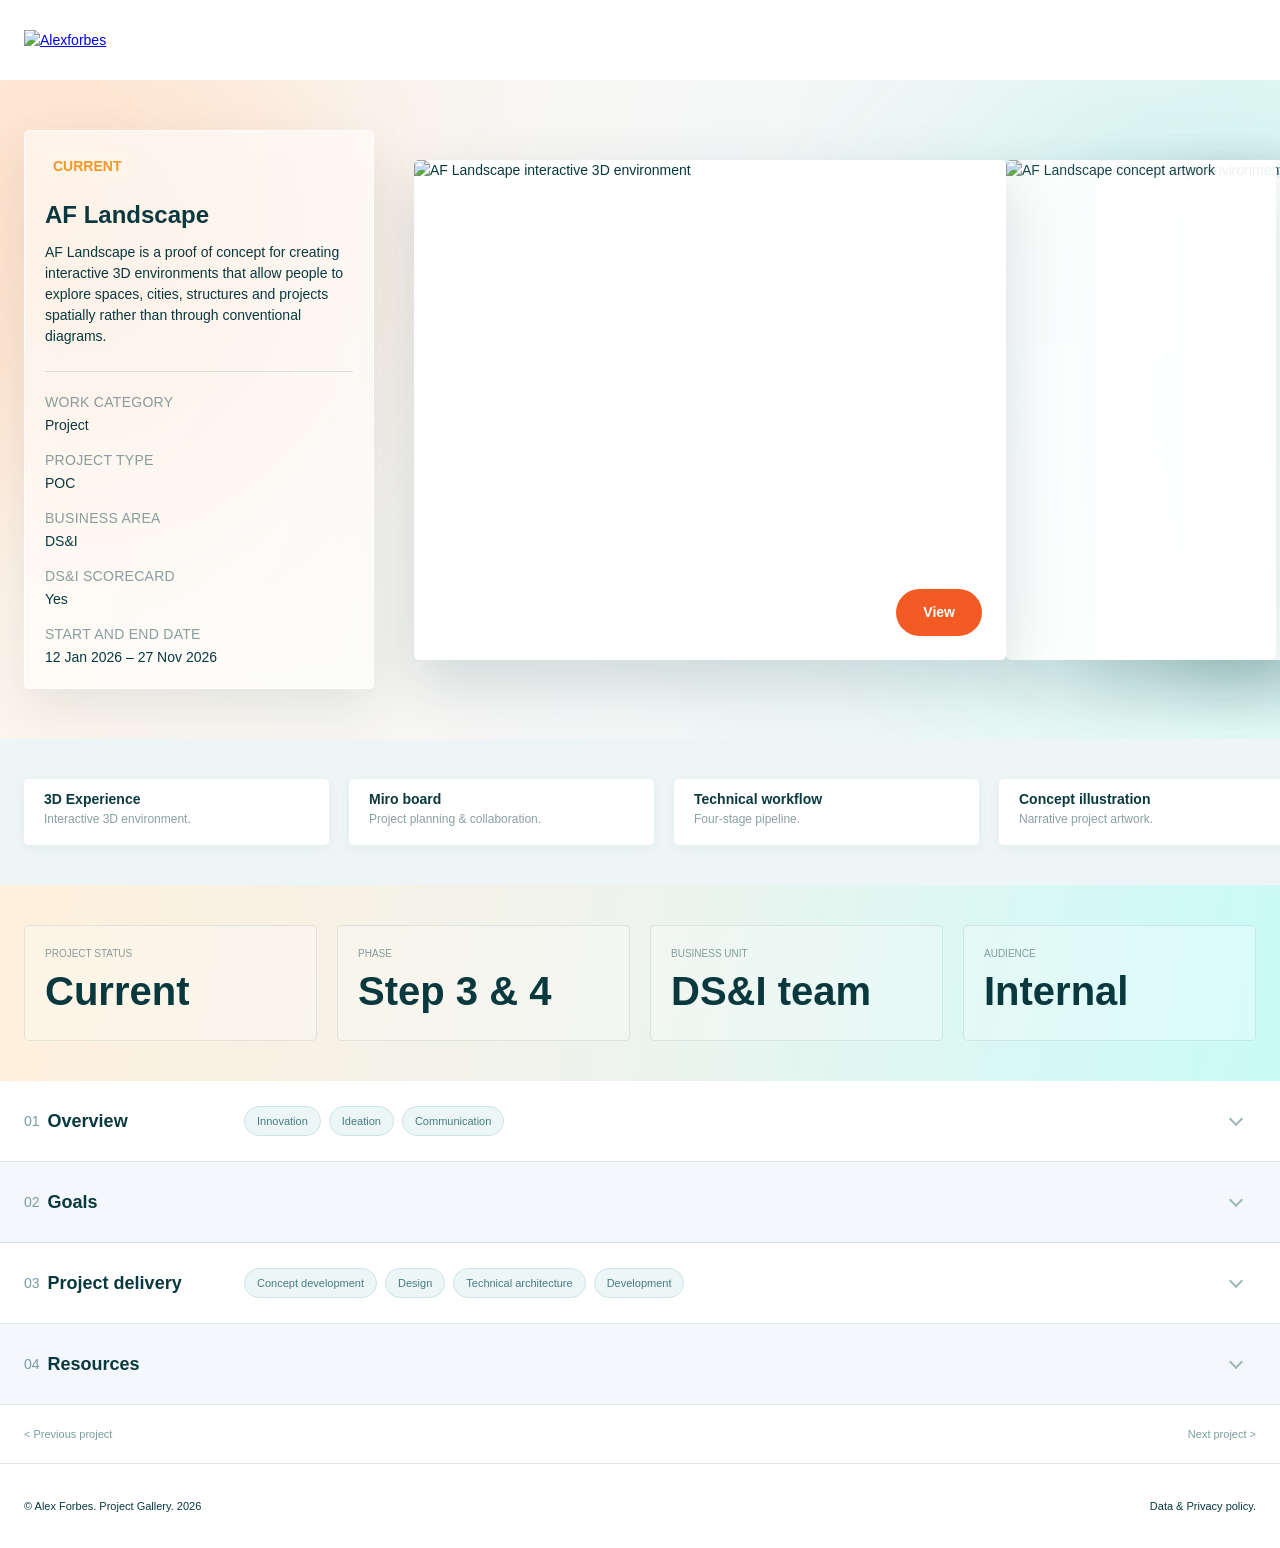
==== landscape.html @ 608d83b5 "Upload interactive preview site" ====
<!doctype html>
<html lang="en">
<head>
  <meta charset="utf-8">
  <meta name="viewport" content="width=device-width,initial-scale=1">
  <title>AF Landscape — Project details</title>
  <link rel="stylesheet" href="landscape.css?v=20261026-delivery-heading">
</head>
<body>
  <header class="topbar"><a href="index.html"><img src="assets/exforbes-logo.png" alt="Alexforbes"></a></header>

  <main>
    <section class="hero">
      <div class="hero-glow glow-one"></div><div class="hero-glow glow-two"></div>
      <div class="hero-inner">
        <article class="glass project-intro">
          <span class="status current">Current</span>
          <h1>AF Landscape</h1>
          <p>AF Landscape is a proof of concept for creating interactive 3D environments that allow people to explore spaces, cities, structures and projects spatially rather than through conventional diagrams.</p>
          <dl class="project-meta">
            <div><dt>Work category</dt><dd>Project</dd></div>
            <div><dt>Project type</dt><dd>POC</dd></div>
            <div><dt>Business area</dt><dd>DS&amp;I</dd></div>
            <div><dt>DS&amp;I scorecard</dt><dd>Yes</dd></div>
            <div><dt>Start and end date</dt><dd>12 Jan 2026 – 27 Nov 2026</dd></div>
          </dl>
        </article>
        <div class="hero-stack">
          <figure class="deck-card hero-card" tabindex="0"><img src="assets/af-engage.png" alt="AF Landscape interactive 3D environment"><button>View</button></figure>
          <figure class="deck-card peek peek-a" tabindex="0"><img src="assets/hero-project-04.png" alt="AF Landscape concept artwork"><button>View</button></figure>
          <figure class="deck-card peek peek-b" tabindex="0"><img src="assets/hero-project-05.png" alt="AF Landscape environment artwork"><button>View</button></figure>
          <figure class="deck-card peek peek-c" tabindex="0"><img src="assets/hero-project-06.png" alt="AF Landscape interface artwork"><button>View</button></figure>
          <button class="hero-arrow hero-arrow-prev" type="button" aria-label="Previous project image">‹</button>
          <button class="hero-arrow hero-arrow-next" type="button" aria-label="Next project image">›</button>
        </div>
      </div>
      <div class="resource-strip" aria-label="Project resources">
        <a href="#files"><b>3D Experience</b><span>Interactive 3D environment.</span><i>↗</i></a>
        <a href="#files"><b>Miro board</b><span>Project planning &amp; collaboration.</span><i>↗</i></a>
        <a href="#workflow"><b>Technical workflow</b><span>Four-stage pipeline.</span><i>↗</i></a>
        <a href="#files"><b>Concept illustration</b><span>Narrative project artwork.</span><i>↗</i></a>
        <a href="#files"><b>Environment assets</b><span>3D models and assets.</span><i>↗</i></a>
        <a href="#files"><b>Environment screenshots</b><span>Views and content-editor.</span><i>↗</i></a>
      </div>
      <div class="summary">
        <div><small>Project status</small><strong>Current</strong></div>
        <div><small>Phase</small><strong>Step 3 &amp; 4</strong></div>
        <div><small>Business unit</small><strong>DS&amp;I team</strong></div>
        <div><small>Audience</small><strong>Internal</strong></div>
      </div>
    </section>

    <section class="chapter collapsed" id="overview">
      <header class="chapter-head"><div><small>01</small><h2>Overview</h2></div><div class="tags"><span>Innovation</span><span>Ideation</span><span>Communication</span></div><button class="fold" aria-label="Toggle section">⌃</button></header>
      <div class="chapter-body">
        <article class="row"><div class="row-title"><small>1.1</small><h3>Background</h3></div><div><label>What prompted the project</label><p>Organisational information is often presented through static diagrams, documents and presentations. AF Landscape explores a more engaging way to communicate how teams, roles, processes and projects connect.</p><p>The project combines a visually designed 3D environment with editable information, animation and interaction.</p></div></article>
        <article class="row"><div class="row-title"><small>1.2</small><h3>Problem or<br>opportunity</h3></div><div><label>What had to be solved</label><p>Complex organisational information can be difficult to understand when presented without context. An interactive world creates an opportunity for users to explore information spatially, focus on individual elements and move between different levels of detail.</p></div></article>
        <article class="row"><div class="row-title"><small>1.3</small><h3>Audience</h3></div><div><label>Who is it for</label><p>The proposed audience includes employees, project teams and business stakeholders who need to understand a team’s responsibilities and delivery process.</p></div></article>
        <article class="row contributors"><div class="row-title"><small>1.4</small><h3>Team &amp;<br>contributors</h3></div><div class="team-groups"><section class="team-card"><h4>DS&amp;I Team</h4><div class="team-members"><div><span class="person-orange">SP</span><b>Sponsor</b></div><div><span class="person-orange">PO</span><b>Product owner</b></div></div></section><section class="team-card"><h4>Turnbuckle Team</h4><div class="team-members"><div><span>PL</span><b>Project lead</b></div><div><span>D</span><b>Designer</b></div><div><span>DV</span><b>Back-end developer</b></div></div></section></div></article>
      </div>
    </section>

    <section class="chapter tint collapsed" id="goals">
      <header class="chapter-head"><div><small>02</small><h2>Goals</h2></div><button class="fold" aria-label="Toggle section">⌃</button></header>
      <div class="chapter-body">
        <article class="row"><div class="row-title"><small>2.1</small><h3>Success criteria</h3></div><div><label>How do we gauge its success</label><ul class="criteria"><li>Make complex organisational information easier to understand and more enjoyable to explore.</li><li>Represent a software delivery process through a recognisable visual metaphor.</li><li>Establish a reusable foundation for future interactive worlds and project visualisations.</li></ul></div></article>
        <article class="row"><div class="row-title"><small>2.2</small><h3>Progress against<br>success criteria</h3></div><div class="progress-table"><b>Success criteria</b><b>Progress</b><span>Make complex organisational information easier to understand and more enjoyable to explore.</span><span>The 3D environment uses rocket assembly, preparation and launch to represent the software delivery process.</span><span>Combine immersive storytelling with flexible, editable content.</span><span>The editor allows titles, descriptions, images and links to be updated without rebuilding the 3D scene.</span><span>Establish a reusable foundation for future interactive worlds and project visualisations.</span><em>Pending</em></div></article>
      </div>
    </section>

    <section class="chapter collapsed" id="delivery">
      <header class="chapter-head"><div><small>03</small><h2>Project <br>delivery</h2></div><div class="tags"><span>Concept development</span><span>Design</span><span>Technical architecture</span><span>Development</span></div><button class="fold" aria-label="Toggle section">⌃</button></header>
      <div class="chapter-body">
        <article class="row delivery-row"><div class="row-title"><small>3.1</small><h3>Phases &amp;<br>deliverables</h3></div><div class="phase-list">
          <details class="complete"><summary><i>✓</i><span>Concept development <b class="pill done">Completed</b></span></summary></details>
          <details class="complete" open><summary><i>✓</i><span>3D design &amp; asset creation <b class="pill done">Completed</b></span></summary><div class="deliverables"><article><div><span class="eyebrow">3D model</span><h4>Asset creation</h4><span class="pill done">Completed</span><small>12 Jan 2025 – 23 Jan 2025</small></div><p>A low-poly visual language gave the environment a distinctive character while keeping assets lightweight for the web. Environments, characters, lighting, textures and animations were authored in Blender.</p><img src="assets/hero-project-05.png" alt="Reusable 3D characters"></article><article><div><span class="eyebrow">3D model</span><h4>Software delivery team environment</h4><span class="pill done">Completed</span><small>26 Jan 2025 – 30 Jan 2025</small></div><p>A low-poly environment representing a software delivery team, including characters, desks, a central rocket and supporting assets.</p><img src="assets/af-engage.png" alt="Software delivery team environment"></article></div></details>
          <details class="active"><summary><i>3</i><span>Technical architecture <b class="pill current">Current</b></span></summary></details>
          <details class="active"><summary><i>4</i><span>Web development &amp; interaction <b class="pill current">Current</b></span></summary></details>
          <details><summary><i>5</i><span>Content editor development <b class="pill proposed">Proposed</b></span></summary></details>
        </div></article>
        <article class="row"><div class="row-title"><small>3.2</small><h3>Timeline</h3></div><div class="timeline"><label>Project dates — 12 Jan 2026 – 31 Dec 2026</label><div class="quarters"><b>Phase</b><b>Status</b><b>Q1</b><b>Q2</b><b>Q3</b><b>Q4</b></div><div class="timeline-row"><span>Concept development</span><span class="pill done">Completed</span><div class="timeline-track"><i style="--from:0%;--size:24%"></i></div></div><div class="timeline-row"><span>3D design &amp; asset creation</span><span class="pill done">Completed</span><div class="timeline-track"><i style="--from:12%;--size:25%"></i></div></div><div class="timeline-row"><span>Technical architecture</span><span class="pill current">Current</span><div class="timeline-track"><i class="orange" style="--from:38%;--size:25%"></i></div></div><div class="timeline-row"><span>Web development &amp; interaction</span><span class="pill current">Current</span><div class="timeline-track"><i class="orange" style="--from:63%;--size:24%"></i></div></div><div class="timeline-row"><span>Content editor development</span><span class="pill proposed">Proposed</span><div class="timeline-track"><i class="grey" style="--from:76%;--size:24%"></i></div></div></div></article>
        <article class="row"><div class="row-title"><small>3.3</small><h3>Project<br>reflections</h3></div><div><label>Describe your experience of the project</label><p>AF Landscape provides a promising foundation for presenting team information in a more engaging way. Focusing on one software delivery team helped give the experience a clear story and manageable scope.</p><p>The next priority should be testing with internal teams to understand how easily they can explore the environment and find relevant information.</p></div></article>
      </div>
    </section>

    <section class="chapter tint collapsed" id="resources">
      <header class="chapter-head"><div><small>04</small><h2>Resources</h2></div><button class="fold" aria-label="Toggle section">⌃</button></header>
      <div class="chapter-body">
        <article class="row"><div class="row-title"><small>4.1</small><h3>Tools &amp;<br>technology</h3></div><table><thead><tr><th>Tool / technology</th><th>Role</th></tr></thead><tbody><tr><td>Blender</td><td>Environments, assets, materials, lighting, rigging and animation</td></tr><tr><td>Python</td><td>Asset preparation and optimisation</td></tr><tr><td>React</td><td>Interface and editing controls</td></tr><tr><td>React Three Fiber</td><td>Integration of interactive 3D scenes within React</td></tr><tr><td>Three.js</td><td>3D rendering and scene interaction</td></tr><tr><td>Vite</td><td>Web application development and build tooling</td></tr><tr><td>Miro</td><td>Concept planning and collaboration</td></tr></tbody></table></article>
        <article class="row" id="workflow"><div class="row-title"><small>4.2</small><h3>How it works</h3></div><div class="workflow"><label>How do the different parts work together</label><div><article><b>01</b><h4>Scene creation</h4><p>Building assets, materials and animations.</p></article><article><b>02</b><h4>Asset preparation</h4><p>Optimising and organising content for the web.</p></article><article><b>03</b><h4>Web integration</h4><p>Bringing the prepared scenes into the interactive application.</p></article><article><b>04</b><h4>Interaction &amp; information</h4><p>Configuring information, camera views and animation actions.</p></article></div></div></article>
        <article class="row" id="files"><div class="row-title"><small>4.3</small><h3>Files &amp; links</h3></div><div class="files"><label>Where to access supporting material</label><div class="file-grid"><a><img src="assets/af-engage.png" alt=""><b>Forbes 3D Experience</b><span>Explore the software delivery team within an interactive 3D environment.</span><i>↗ View</i></a><a><img src="assets/hero-project-02.png" alt=""><b>Miro project board</b><span>Project planning and collaboration.</span><i>↗ View</i></a><a><img src="assets/hero-project-03.png" alt=""><b>Technical workflow diagram</b><span>How content moves from source system to experience.</span><i>↗ View</i></a><a><img src="assets/hero-project-04.png" alt=""><b>Concept illustration</b><span>Early narrative and spatial artwork for the project.</span><i>↗ View</i></a><a><img src="assets/hero-project-05.png" alt=""><b>Character and environment assets</b><span>3D character and environment production files.</span><i>↗ View</i></a><a><img src="assets/hero-project-06.png" alt=""><b>Environment and editor screenshots</b><span>Reference views and content-editor layouts.</span><i>↗ View</i></a></div></div></article>
      </div>
    </section>
  </main>
  <nav class="project-pagination" aria-label="Project navigation">
    <a href="option-5.html" aria-label="Previous project">&lt; Previous project</a>
    <a href="option-5.html" aria-label="Next project">Next project &gt;</a>
  </nav>
  <footer><span>© Alex Forbes. Project Gallery. 2026</span><span>Data &amp; Privacy policy.</span></footer>
  <script src="landscape.js?v=20261026-figma-card-refine"></script>
</body>
</html>
---- landscape.css ----
:root{--ink:#09393e;--muted:rgba(9,57,62,.48);--line:rgba(9,57,62,.13);--orange:#f45b24;--pale:#f4f7fb;--green:#91bd3f;--max:1280px}
*{box-sizing:border-box}html{scroll-behavior:smooth}body{margin:0;color:var(--ink);font:14px/1.5 "Helvetica Neue",Arial,sans-serif}img{display:block;max-width:100%}button{font:inherit;color:inherit;cursor:pointer}.topbar{height:72px;display:flex;align-items:center;padding:0 max(24px,calc((100vw - var(--max))/2));background:#fff}.topbar img{width:160px}.hero{position:relative;overflow:hidden;background:linear-gradient(105deg,#fff5e9,#f5f7f7 47%,#dff8f4)}.hero-glow{position:absolute;width:520px;height:520px;border-radius:50%;filter:blur(110px);opacity:.18;animation:drift 24s ease-in-out infinite}.glow-one{left:-180px;top:-100px;background:#ff8b45}.glow-two{right:-160px;top:40px;background:#2ec7b6;animation-delay:-8s}@keyframes drift{35%{transform:translate(22px,-10px) scale(1.02)}70%{transform:translate(7px,18px) scale(.99)}}
.hero-inner{position:relative;z-index:1;min-height:630px;max-width:var(--max);margin:auto;display:grid;grid-template-columns:320px minmax(0,1fr);gap:38px;align-items:center;padding:54px 24px}.glass{padding:30px;border:1px solid rgba(255,255,255,.8);border-radius:14px;background:rgba(255,255,255,.56);box-shadow:0 20px 50px rgba(9,57,62,.09);backdrop-filter:blur(14px)}.status,.pill{display:inline-flex;width:max-content;border-radius:4px;text-transform:uppercase;font-size:10px;font-weight:700}.status{padding:5px 8px;background:#fff4e9;color:#f79721}.project-intro h1{margin:18px 0 12px;font-size:31px;line-height:1.1}.project-intro>p{margin:0 0 24px}.project-meta{display:grid;grid-template-columns:1fr 1fr;gap:16px 22px;margin:0;padding-top:20px;border-top:1px solid var(--line)}.project-meta div:last-child{grid-column:1/-1}.project-meta dt,label,.eyebrow{color:var(--muted);font-size:10px;text-transform:uppercase;letter-spacing:.02em}.project-meta dd{margin:2px 0 0;font-weight:500}.hero-stack{position:relative;height:480px}.hero-card,.peek{position:absolute;overflow:hidden;margin:0;border-radius:13px;background:#fff;box-shadow:0 22px 60px rgba(9,57,62,.16)}.hero-card{z-index:3;left:0;top:12px;width:min(700px,74%);height:455px}.hero-card img{width:100%;height:100%;object-fit:cover}.hero-card button{position:absolute;right:24px;bottom:24px;border:0;border-radius:999px;padding:13px 27px;background:var(--orange);color:#fff;font-weight:700}.peek{top:38px;width:33%;height:405px}.peek img{width:100%;height:100%;object-fit:cover}.peek-a{z-index:2;right:10%}.peek-b{z-index:1;right:-10%}.resource-strip{position:relative;z-index:2;display:flex;gap:14px;overflow:auto;padding:18px max(24px,calc((100vw - var(--max))/2));background:rgba(255,255,255,.82)}.resource-strip a{position:relative;min-width:275px;flex:1;padding:12px 45px 12px 16px;border-radius:7px;background:#fff;color:inherit;text-decoration:none;box-shadow:0 3px 12px rgba(9,57,62,.05)}.resource-strip a b,.resource-strip a span{display:block}.resource-strip a span{color:var(--muted);font-size:12px}.resource-strip i{position:absolute;right:16px;top:15px;color:var(--orange);font-style:normal}.summary{display:grid;grid-template-columns:repeat(4,1fr);gap:12px;padding:16px max(24px,calc((100vw - var(--max))/2));background:#e7f5f3}.summary div{padding:16px 20px;border-radius:6px;background:rgba(255,255,255,.55)}.summary small,.summary strong{display:block}.summary small{color:var(--muted);text-transform:uppercase;font-size:10px}.summary strong{margin-top:8px;font-size:18px}
.chapter{padding:64px max(24px,calc((100vw - var(--max))/2))}.chapter.tint{background:var(--pale)}.chapter-head{display:grid;grid-template-columns:230px 1fr auto;gap:30px;align-items:end;padding-bottom:28px}.chapter-head small,.row-title small{color:#75a0a3}.chapter-head h2{margin:5px 0 0;font-size:38px;line-height:.98}.tags{display:flex;gap:8px;flex-wrap:wrap}.tags span{padding:6px 10px;border:1px solid var(--line);border-radius:999px;color:#6e999c;font-size:10px}.fold{align-self:start;border:0;background:transparent;color:#78a0a3}.chapter-body{transition:.35s}.collapsed .chapter-body{display:none}.row{display:grid;grid-template-columns:230px minmax(0,1fr);gap:30px;padding:28px 0;border-top:1px solid var(--line)}.row-title h3{margin:5px 0 0;font-size:17px;line-height:1.2}.row p{margin:8px 0;max-width:900px}.people{display:grid;grid-template-columns:repeat(2,minmax(180px,250px));gap:10px}.people>div{display:flex;align-items:center;gap:12px;padding:12px;border:1px solid var(--line);background:#fff}.people span{display:grid;place-items:center;width:30px;height:30px;border-radius:50%;background:#e7f3f3;color:#0c6169;font-size:10px}.people b{font-size:12px}.criteria{margin:8px 0;padding:0;list-style:none}.criteria li{position:relative;padding:5px 0 5px 24px}.criteria li:before{content:"—";position:absolute;left:0;color:#6e999c}.progress-table{display:grid;grid-template-columns:1fr 1fr;border:1px solid var(--line)}.progress-table>*{padding:14px;border-right:1px solid var(--line);border-bottom:1px solid var(--line)}.progress-table b{color:var(--muted);font-size:10px;text-transform:uppercase}.progress-table em{color:var(--muted);font-style:normal;text-transform:uppercase;font-size:11px}.phase-list{display:grid;gap:8px}.phase-list details{border:1px solid var(--line);border-radius:5px;background:#fff}.phase-list summary{display:flex;align-items:center;gap:12px;padding:13px;list-style:none;font-weight:600}.phase-list summary:after{content:"⌄";margin-left:auto}.phase-list details[open] summary:after{content:"⌃"}.phase-list summary i{display:grid;place-items:center;width:22px;height:22px;border-radius:50%;background:#e4f1f1;color:#137079;font-style:normal;font-size:10px}.pill{margin-left:6px;padding:3px 6px;background:#eef1f3;color:#9aa3aa}.pill.done{background:#f0f8e6;color:#83ad35}.pill.current{background:#fff1e7;color:#f47721}.deliverables{padding:0 14px 14px;background:#eaf5f5}.deliverables article{display:grid;grid-template-columns:190px 1fr 235px;gap:20px;align-items:center;margin-top:10px;padding:15px;background:#fff}.deliverables h4{margin:4px 0;font-size:19px;line-height:1.15}.deliverables small{display:block;margin-top:14px;color:var(--muted)}.deliverables img{width:100%;height:120px;object-fit:cover}.timeline{border:1px solid var(--line);padding:16px;background:#fff}.quarters{display:grid;grid-template-columns:190px 95px repeat(4,1fr);margin-top:15px;color:var(--muted);font-size:10px;text-transform:uppercase}.quarters>*{padding:8px;border-bottom:1px solid var(--line)}.timeline-row{position:relative;display:grid;grid-template-columns:190px 95px 1fr;align-items:center;min-height:34px;border-bottom:1px solid rgba(9,57,62,.06);font-size:11px}.timeline-row>i{position:absolute;left:calc(285px + var(--from));bottom:5px;width:var(--size);height:6px;border-radius:9px;background:#82bd3e}.timeline-row>i.orange{background:#f15a24}.timeline-row>i.grey{background:#b7c3c7}table{width:100%;border-collapse:collapse;background:#fff}th,td{padding:10px 14px;border:1px solid var(--line);text-align:left}th{color:var(--muted);font-size:10px;text-transform:uppercase}.workflow>div{display:grid;grid-template-columns:repeat(4,1fr);gap:10px;margin-top:14px}.workflow article{min-height:150px;padding:16px;border:1px solid var(--line);background:#fff}.workflow article:last-child{border-color:#ffb28f}.workflow h4{margin:16px 0 5px}.workflow p{color:var(--muted);font-size:12px}.file-grid{display:grid;grid-template-columns:repeat(3,1fr);gap:14px;margin-top:14px}.file-grid a{display:flex;flex-direction:column;min-height:260px;padding-bottom:14px;background:#fff;box-shadow:0 3px 12px rgba(9,57,62,.06)}.file-grid img{width:100%;height:132px;object-fit:cover}.file-grid b,.file-grid span,.file-grid i{margin:10px 14px 0}.file-grid span{color:var(--muted);font-size:12px}.file-grid i{margin-top:auto;color:var(--orange);font-style:normal;font-size:11px}footer{height:84px;display:flex;justify-content:space-between;align-items:center;padding:0 max(24px,calc((100vw - var(--max))/2));font-size:11px}
@media(max-width:700px){.topbar{height:72px;padding:20px}.topbar img{width:145px}.hero-inner{min-height:auto;display:flex;flex-direction:column-reverse;gap:18px;padding:16px 20px 20px}.hero-stack{width:100%;height:254px}.hero-card{inset:0;width:100%;height:254px;border-radius:10px}.hero-card button{right:16px;bottom:16px;padding:10px 20px}.peek{display:none}.glass{width:100%;padding:20px;border-radius:10px}.project-intro h1{font-size:24px}.project-meta{grid-template-columns:1fr}.project-meta div:last-child{grid-column:auto}.resource-strip{padding:16px 20px}.resource-strip a{min-width:305px}.summary{grid-template-columns:1fr 1fr;padding:12px 20px}.summary strong{font-size:14px}.chapter{padding:38px 20px}.chapter-head{grid-template-columns:1fr auto;gap:14px}.chapter-head .tags{grid-column:1/-1;grid-row:2}.chapter-head h2{font-size:26px}.row{grid-template-columns:1fr;gap:16px;padding:24px 0}.row-title br{display:none}.row-title h3{font-size:18px}.people{grid-template-columns:1fr}.progress-table{grid-template-columns:1fr}.progress-table>*{border-right:0}.progress-table b:nth-child(2){display:none}.deliverables article{grid-template-columns:1fr}.deliverables img{height:180px}.quarters{grid-template-columns:1fr repeat(4,1fr)}.quarters b:nth-child(2){display:none}.timeline-row{grid-template-columns:1fr auto;padding:8px 0 18px}.timeline-row>i{left:var(--from);bottom:5px}.workflow>div{grid-template-columns:1fr 1fr}.file-grid{grid-template-columns:1fr 1fr}.file-grid a{min-height:230px}.file-grid img{height:105px}table{font-size:11px}th,td{padding:8px}footer{height:92px;align-items:flex-start;padding-top:28px}.chapter.tint{background:#f6f8fb}}
@media(max-width:420px){.file-grid{grid-template-columns:1fr}.workflow>div{grid-template-columns:1fr 1fr}.project-intro>p{font-size:13px}.summary div{padding:13px}.resource-strip a{min-width:300px}}
@media(prefers-reduced-motion:reduce){*{scroll-behavior:auto!important;animation:none!important;transition:none!important}}

/* Figma 850:113, 912:4543, 843:18028 and 897:1802 */
@media(min-width:701px){
  .topbar{height:80px}
  .hero-inner{height:auto;min-height:600px;grid-template-columns:350px minmax(0,1fr);gap:40px;padding-block:50px}
  .project-intro{position:relative;z-index:5;width:350px;height:auto;min-height:500px;padding:20px;border-radius:5px}
  .project-meta{grid-template-columns:1fr;gap:14px}
  .project-meta div:last-child{grid-column:auto}
  .hero-stack{height:500px}
  .hero-card{top:0;width:640px;max-width:calc(100% - 250px);height:500px;border-radius:5px}
  .peek{top:0;width:270px;height:500px;border-radius:5px}
  .peek-a{left:min(610px,calc(100% - 250px));right:auto;z-index:2;opacity:.92}
  .peek-b{left:min(720px,calc(100% - 160px));right:auto;z-index:1;opacity:.82}
  .peek-c{left:min(830px,calc(100% - 70px));right:auto;z-index:0;opacity:.72;border-radius:16px}
}
.deck-card{will-change:transform,opacity}
.deck-card.peek{cursor:pointer}
.deck-card.peek:hover{filter:brightness(1.04)}
.deck-card button{display:none}
.deck-card.hero-card button{display:block}
.project-intro h1{font-size:24px;line-height:1.25}
.project-intro>p{font-size:14px;line-height:1.5}
.project-meta dt,.project-meta dd{font-size:14px;line-height:1.5}
.status{font-size:14px}
.hero-arrow{display:none}
.hero-card>img{transition:opacity .28s ease}
.hero-card>img.is-changing{opacity:.35}
.project-pagination{display:flex;justify-content:space-between;align-items:center;min-height:60px;padding:18px max(24px,calc((100% - 1280px)/2));border-top:1px solid var(--line);border-bottom:1px solid var(--line);background:#fff}
.project-pagination a{display:inline-flex;align-items:center;color:#789ca0;font-size:11px;font-weight:400;text-decoration:none}
.project-pagination a:hover{color:#09393e}
.resource-strip{display:flex;max-height:none;overflow-x:auto;overflow-y:hidden;gap:20px;padding-block:40px;background:#edf5f6}
.resource-strip a{min-width:305px;min-height:66px;flex:0 0 305px;border:0;border-radius:20px;padding:10px 45px 10px 20px}
.summary{display:flex;gap:20px;overflow-x:auto;padding-block:40px;background:linear-gradient(100deg,#fff0dc,#eff3ed 48%,#c9fbf7)}
.summary div{min-width:0;flex:1 0 0;min-height:116px;padding:20px;border:1px solid rgba(9,57,62,.1);border-radius:20px;background:rgba(255,255,255,.28)}
.summary strong{font-size:40px;line-height:1.1}
.chapter-head{cursor:pointer}
.chapter.collapsed .fold{transform:none}
@media(min-width:701px){
  .chapter{padding:0 max(24px,calc((100vw - var(--max))/2));border-bottom:1px solid var(--line)}
  .chapter-head{grid-template-columns:190px 1fr 40px;min-height:80px;align-items:center;padding:20px 0}
  .chapter-head>div:first-child{display:flex;align-items:center;gap:8px}
  .chapter-head small{font-size:14px;line-height:1;color:#789ca0}
  .chapter-head h2{margin:0;font-size:18px;line-height:1.25}
  .chapter-head h2 br{display:none}
  .chapter-head .tags{gap:8px}
  .tags span{padding:6px 12px;font-size:11px}
  .chapter-body{padding-bottom:64px}
}
  .fold{position:relative;grid-column:3;justify-self:end;align-self:center;width:40px;height:40px;padding:0;font-size:0;transition:transform .25s ease}
.fold:after{content:"";position:absolute;left:15px;top:13px;width:8px;height:8px;border-right:2px solid #9db5b8;border-bottom:2px solid #9db5b8;transform:rotate(45deg)}
.chapter:not(.collapsed) .fold:after{top:17px;transform:rotate(225deg)}
@media(max-width:700px){
  .hero-inner{padding-top:28px}
  .hero-stack,.hero-card{height:220px}
  .project-meta{grid-template-columns:1fr}
  .resource-strip{display:flex;max-height:none;padding:20px;gap:20px}
  .resource-strip a{min-width:293px;flex-basis:293px}
  .summary{display:flex;grid-template-columns:none;padding:20px;gap:20px}
  .summary div{min-width:293px;flex:0 0 293px;min-height:116px}
  .summary strong{font-size:24px}
  .chapter{padding:0 20px}
  .chapter-head{min-height:76px;padding:20px 0;align-items:center}
  .chapter-head h2{font-size:24px}
  .chapter-head .tags{padding-bottom:20px}
  .chapter-body{padding-bottom:32px}
  .hero-arrow{position:absolute;z-index:6;top:50%;display:grid;width:34px;height:34px;place-items:center;border:0;border-radius:50%;background:rgba(255,255,255,.84);color:#09393e;font-size:25px;line-height:1;box-shadow:0 5px 18px rgba(9,57,62,.14);transform:translateY(-50%);cursor:pointer}
  .hero-arrow-prev{left:10px}
  .hero-arrow-next{right:10px}
  .project-pagination{padding:24px 20px}
  footer{background:linear-gradient(100deg,#fff0dc,#eff3ed 48%,#c9fbf7)}
}

/* Figma fidelity refinements */
.resource-strip{display:grid;grid-template-columns:repeat(2,minmax(260px,1fr));gap:10px;max-height:172px;overflow-x:hidden;overflow-y:auto;overscroll-behavior:contain;padding-block:16px;scrollbar-color:rgba(9,57,62,.25) transparent}
.resource-strip a{min-width:0;min-height:66px;border:1px solid rgba(9,57,62,.06)}
.resource-strip i{width:16px;height:16px;background:url("assets/external-link.svg") center/contain no-repeat;color:transparent;font-size:0}
.tags span{border-color:#cce4e5;background:#edf6f6;color:#487b80}
#delivery .tags span{border-color:#d8e8ca;background:#f1f7eb;color:#668744}
.people span{width:32px;height:32px;border:1px solid #c8e1e2;background:#eaf5f5;color:#0d6269;font-size:9px;font-weight:700}
.people span.person-orange{border-color:#ffd2bf;background:#fff0e9;color:#f15a24}
.team-groups{display:grid;grid-template-columns:repeat(2,minmax(0,1fr));align-items:start;gap:40px;max-width:920px}
.team-card{padding:32px 44px 38px;border:1px solid #d7e1e2;border-radius:16px;background:rgba(255,255,255,.56)}
.team-card h4{margin:0 0 30px;padding-bottom:22px;border-bottom:1px solid #d7e1e2;font-size:24px;line-height:1.25}
.team-members{display:grid;gap:18px}
.team-members>div{display:flex;align-items:center;gap:16px}
.team-members span{display:grid;width:46px;height:46px;flex:0 0 46px;place-items:center;border-radius:50%;background:#073f45;color:#fff;font-size:20px;font-weight:700}
.team-members span.person-orange{background:#ff5726;color:#fff}
.team-members b{color:#426f73;font-size:20px;font-weight:400}
.phase-list{position:relative;gap:8px;padding-left:52px}
.phase-list:before{content:"";position:absolute;left:17px;top:18px;bottom:18px;width:1px;background:#cfe1e3}
.phase-list details{position:relative;border-radius:6px}
.phase-list details[open]{border-color:#d7e9ea;background:#eaf5f5}
.phase-list summary{gap:0;padding:13px 15px}
.phase-list summary>span{display:flex;align-items:center;min-width:0}
.phase-list summary>i{position:absolute;z-index:2;left:-52px;top:7px;width:36px;height:36px;border:1px solid #cfe1e3;background:#fff;color:#9cb3b6}
.phase-list details.complete summary>i{border-color:#073f45;background:#073f45;color:#fff;font-size:16px}
.phase-list details.active summary>i{border-color:#fb5724;background:#fb5724;color:#fff}
.deliverables{padding:2px 14px 14px;background:#eaf5f5}
.deliverables article{border:1px solid #d9e9e9;border-radius:5px}
.timeline{width:100%;max-width:100%;overflow:hidden}
.quarters{grid-template-columns:minmax(120px,1.4fr) 90px repeat(4,minmax(52px,1fr))}
.quarters>*{min-width:0}
.timeline-row{grid-template-columns:minmax(120px,1.4fr) 90px minmax(220px,4fr);align-items:start;min-height:38px}
.timeline-row>span{min-width:0;padding-top:6px}
.timeline-row>i{left:calc(31% + var(--from));bottom:6px;width:var(--size);max-width:69%}.quarters+.timeline-row>i{--from:0%;--size:17%}.quarters+.timeline-row+.timeline-row>i{--from:9%;--size:17%}.quarters+.timeline-row+.timeline-row+.timeline-row>i{--from:26%;--size:17%}.quarters+.timeline-row+.timeline-row+.timeline-row+.timeline-row>i{--from:43%;--size:17%}.quarters+.timeline-row+.timeline-row+.timeline-row+.timeline-row+.timeline-row>i{--from:52%;--size:17%}
.workflow article{position:relative;min-height:172px;padding:18px 16px 52px;border-color:#dbe7e8;border-radius:6px;box-shadow:0 4px 12px rgba(9,57,62,.04)}
.workflow article:last-child{border-color:#ffc3a8;background:#fffaf7}
.workflow article>b{display:grid;place-items:center;width:28px;height:28px;border-radius:50%;background:#073f45;color:#fff;font-size:10px}
.workflow article:last-child>b{background:#f15a24}
.workflow article:after{content:"";position:absolute;left:16px;right:16px;bottom:14px;height:24px;border:1px solid #d9e7e8;border-radius:4px;background:#f8fbfb}
.file-grid a{position:relative}
.file-grid i{display:flex;align-items:center;gap:6px}
.file-grid i:before{content:"";width:13px;height:13px;flex:0 0 13px;background:url("assets/external-link.svg") center/contain no-repeat}
@media(max-width:700px){
  .resource-strip{grid-template-columns:1fr;max-height:220px;padding:14px 20px}.resource-strip a{min-width:0}
  .phase-list{padding-left:44px}.phase-list:before{left:15px}.phase-list summary>i{left:-44px;width:31px;height:31px}
  .timeline{overflow-x:auto}.quarters{min-width:620px;grid-template-columns:150px 90px repeat(4,95px)}.timeline-row{min-width:620px;grid-template-columns:150px 90px 380px}.timeline-row>i{left:calc(240px + var(--from));width:var(--size)}
}

/* Keep the Figma portfolio rails horizontal at every breakpoint. */
.resource-strip{display:flex;grid-template-columns:none;gap:20px;max-height:none;overflow-x:auto;overflow-y:hidden;padding-block:40px}
.resource-strip a{min-width:305px;flex:0 0 305px;border:0;border-radius:20px;padding:10px 45px 10px 20px}
@media(max-width:700px){
  .resource-strip{display:flex;grid-template-columns:none;max-height:none;overflow-x:auto;overflow-y:hidden;padding:20px}
  .resource-strip a{min-width:293px;flex:0 0 293px}
}

/* Latest Figma 850:113 radius, tag and navigation alignment. */
.resource-strip a,.summary div{border-radius:5px}
#delivery .tags span{border-color:#cce4e5;background:#edf6f6;color:#487b80}
#resources{border-bottom:0}
@media(max-width:700px){
  .project-pagination{min-height:56px;padding:16px 20px;background:#fff}
  .hero-card,.glass{border-radius:5px}
  .project-intro{width:100%;height:auto;min-height:0}
  .fold{grid-column:2}
  .team-groups{grid-template-columns:1fr;gap:16px}
  .team-card{padding:24px;border-radius:12px}
  .team-card h4{margin-bottom:22px;padding-bottom:16px;font-size:20px}
  .team-members span{width:40px;height:40px;flex-basis:40px;font-size:16px}
  .team-members b{font-size:17px}
}

/* Expanded section headers use the larger, stacked Figma hierarchy. */
@media(min-width:701px){
  .chapter:not(.collapsed) .chapter-head{grid-template-columns:320px minmax(0,1fr) 40px;min-height:184px;padding:46px 0 34px;align-items:center}
  .chapter:not(.collapsed) .chapter-head>div:first-child{display:block}
  .chapter:not(.collapsed) .chapter-head small{display:block;font-size:22px;line-height:1.2}
  .chapter:not(.collapsed) .chapter-head h2{margin:18px 0 0;font-size:38px;line-height:1.05;letter-spacing:-.02em}
  .chapter:not(.collapsed) .chapter-head h2 br{display:block}
  .chapter:not(.collapsed) .chapter-head .tags{align-self:center;gap:12px}
  .chapter:not(.collapsed) .chapter-head .tags span{padding:8px 14px;font-size:14px}
  .chapter:not(.collapsed) .fold{grid-column:3;align-self:center}
}
@media(max-width:700px){
  .chapter:not(.collapsed) .chapter-head{min-height:132px;padding:28px 0 22px;align-items:start}
  .chapter:not(.collapsed) .chapter-head>div:first-child{display:block}
  .chapter:not(.collapsed) .chapter-head small{display:block;font-size:14px}
  .chapter:not(.collapsed) .chapter-head h2{margin-top:10px;font-size:28px;line-height:1.05}
  .chapter:not(.collapsed) .chapter-head .tags{padding:0;gap:8px}
  .chapter:not(.collapsed) .chapter-head .tags span{padding:6px 10px;font-size:11px}
}

/* Expanded content sizing from Figma 843:18028. */
.team-groups{grid-template-columns:repeat(2,minmax(0,315px));gap:28px;max-width:658px}
.team-card{padding:26px 32px 30px;border-radius:10px}
.team-card h4{margin:0 0 22px;padding-bottom:18px;font-size:18px}
.team-members{gap:14px}
.team-members>div{gap:14px}
.team-members span{width:34px;height:34px;flex-basis:34px;font-size:14px}
.team-members b{font-size:16px}
.timeline{width:100%;overflow:visible}
.quarters{grid-template-columns:minmax(190px,1.4fr) 95px repeat(4,minmax(0,1fr))}
.timeline-row{grid-template-columns:minmax(190px,1.4fr) 95px minmax(0,4fr);align-items:center;min-height:42px}
.timeline-row>span{min-width:0;padding-top:0}
.timeline-track{position:relative;min-width:0;height:18px;overflow:hidden}
.timeline-track i{position:absolute;left:var(--from);bottom:2px;width:var(--size);max-width:calc(100% - var(--from));height:6px;border-radius:999px;background:#82bd3e}
.timeline-track i.orange{background:#f15a24}
.timeline-track i.grey{background:#b7c3c7}
.workflow{min-width:0}
.workflow>div{grid-template-columns:repeat(4,minmax(0,1fr));align-items:stretch}
.workflow article{min-width:0;min-height:210px;height:auto;overflow:visible;padding:22px 20px 66px}
.workflow h4{font-size:16px;line-height:1.25}
.workflow p{font-size:13px;line-height:1.45}
@media(max-width:700px){
  .team-groups{grid-template-columns:1fr;max-width:none;gap:16px}
  .timeline{overflow-x:auto}
  .quarters{min-width:620px;grid-template-columns:150px 90px repeat(4,95px)}
  .timeline-row{min-width:620px;grid-template-columns:150px 90px 380px}
  .workflow>div{grid-template-columns:repeat(2,minmax(0,1fr))}
}
@media(max-width:420px){
  .workflow>div{grid-template-columns:1fr}
}
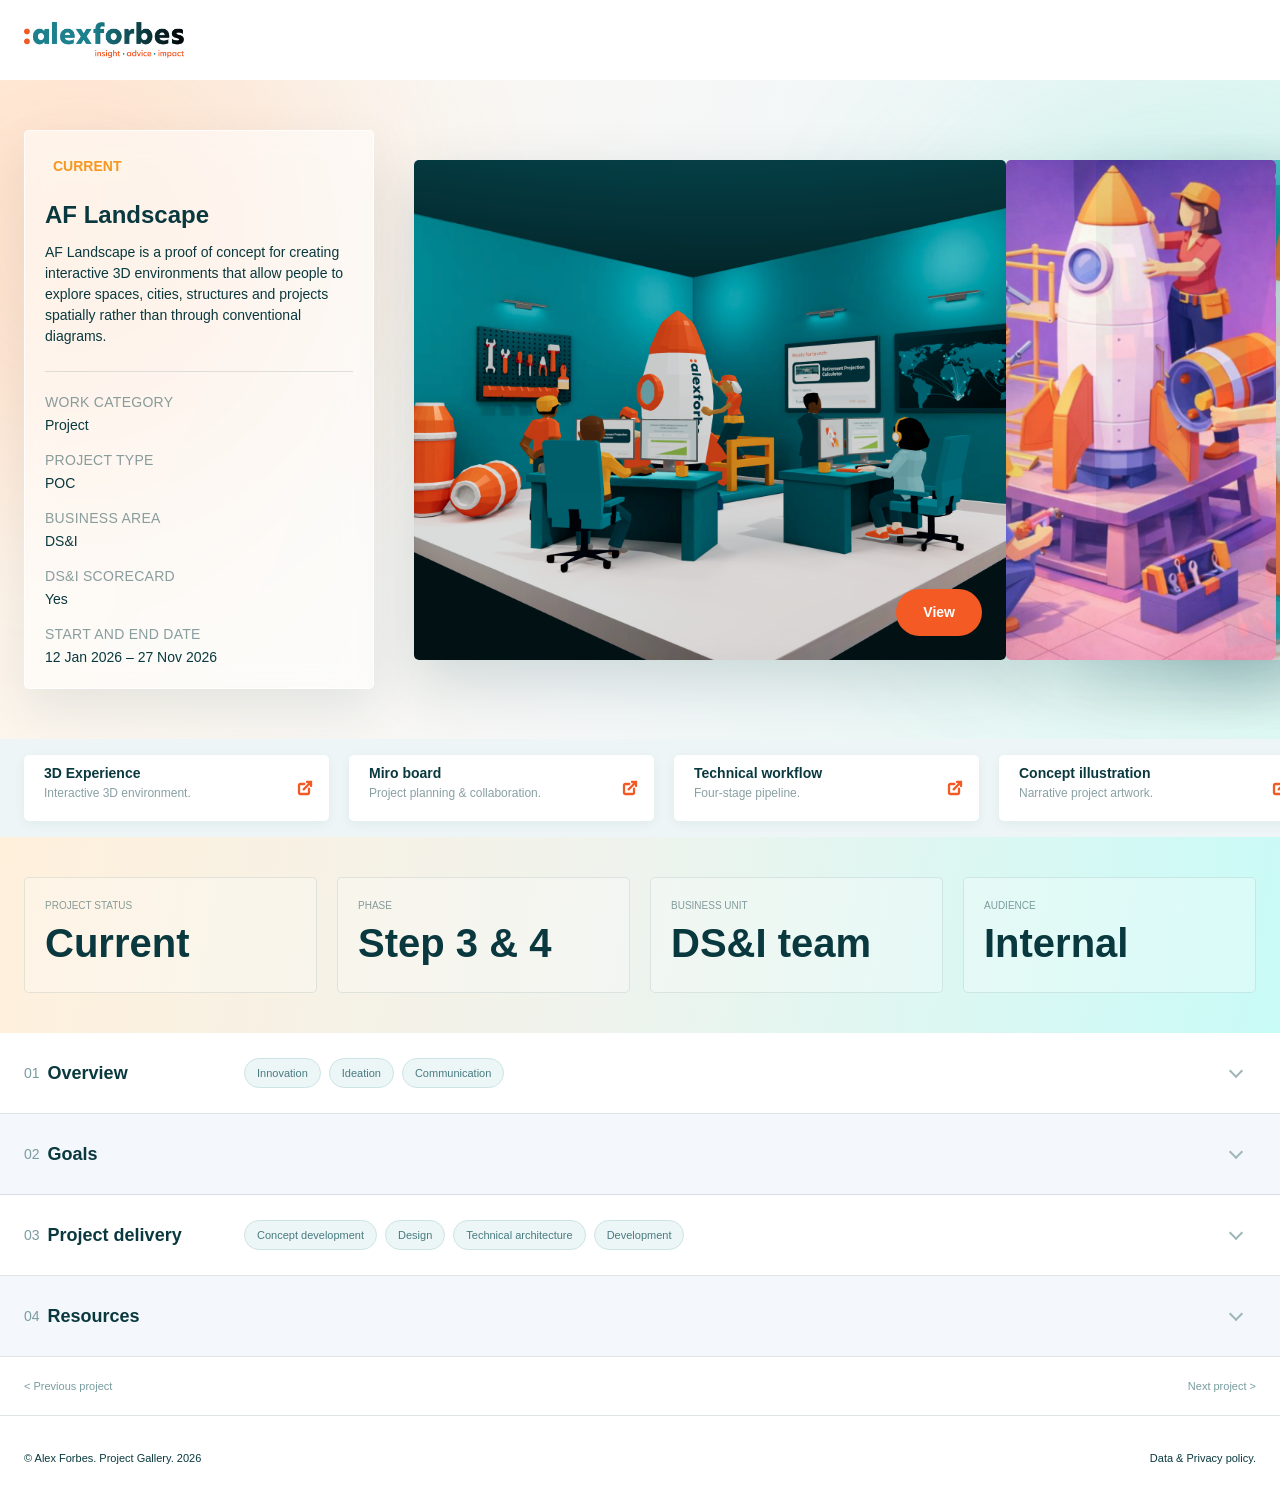
==== commit 735d311e: "Link project details logo back to gallery" ====
--- a/landscape.html
+++ b/landscape.html
@@ -7,7 +7,7 @@
   <link rel="stylesheet" href="landscape.css?v=20261026-delivery-heading">
 </head>
 <body>
-  <header class="topbar"><a href="index.html"><img src="assets/exforbes-logo.png" alt="Alexforbes"></a></header>
+  <header class="topbar"><a href="option-7.html" aria-label="Back to project gallery"><img src="assets/exforbes-logo.png" alt="Alexforbes"></a></header>
 
   <main>
     <section class="hero">
--- a/landscape.css
+++ b/landscape.css
@@ -169,13 +169,13 @@
 }
 
 /* Expanded content sizing from Figma 843:18028. */
-.team-groups{grid-template-columns:repeat(2,minmax(0,315px));gap:28px;max-width:658px}
-.team-card{padding:26px 32px 30px;border-radius:10px}
-.team-card h4{margin:0 0 22px;padding-bottom:18px;font-size:18px}
-.team-members{gap:14px}
-.team-members>div{gap:14px}
-.team-members span{width:34px;height:34px;flex-basis:34px;font-size:14px}
-.team-members b{font-size:16px}
+.team-groups{grid-template-columns:repeat(2,minmax(0,230px));gap:16px;max-width:476px}
+.team-card{padding:16px 18px 18px;border-radius:7px}
+.team-card h4{margin:0 0 13px;padding-bottom:11px;font-size:14px}
+.team-members{gap:9px}
+.team-members>div{gap:10px}
+.team-members span{width:26px;height:26px;flex-basis:26px;font-size:10px}
+.team-members b{font-size:12px}
 .timeline{width:100%;overflow:visible}
 .quarters{grid-template-columns:minmax(190px,1.4fr) 95px repeat(4,minmax(0,1fr))}
 .timeline-row{grid-template-columns:minmax(190px,1.4fr) 95px minmax(0,4fr);align-items:center;min-height:42px}
@@ -199,3 +199,13 @@
 @media(max-width:420px){
   .workflow>div{grid-template-columns:1fr}
 }
+
+/* Compact project-resource banner, aligned to the reference card scale. */
+.resource-strip{padding-block:16px}
+.resource-strip a{min-height:66px;padding:10px 45px 10px 20px}
+.resource-strip a b{font-size:14px;line-height:1.25}
+.resource-strip a span{margin-top:3px;font-size:12px;line-height:1.3}
+.resource-strip i{top:25px;width:16px;height:16px}
+@media(max-width:700px){
+  .resource-strip{padding-block:14px}
+}
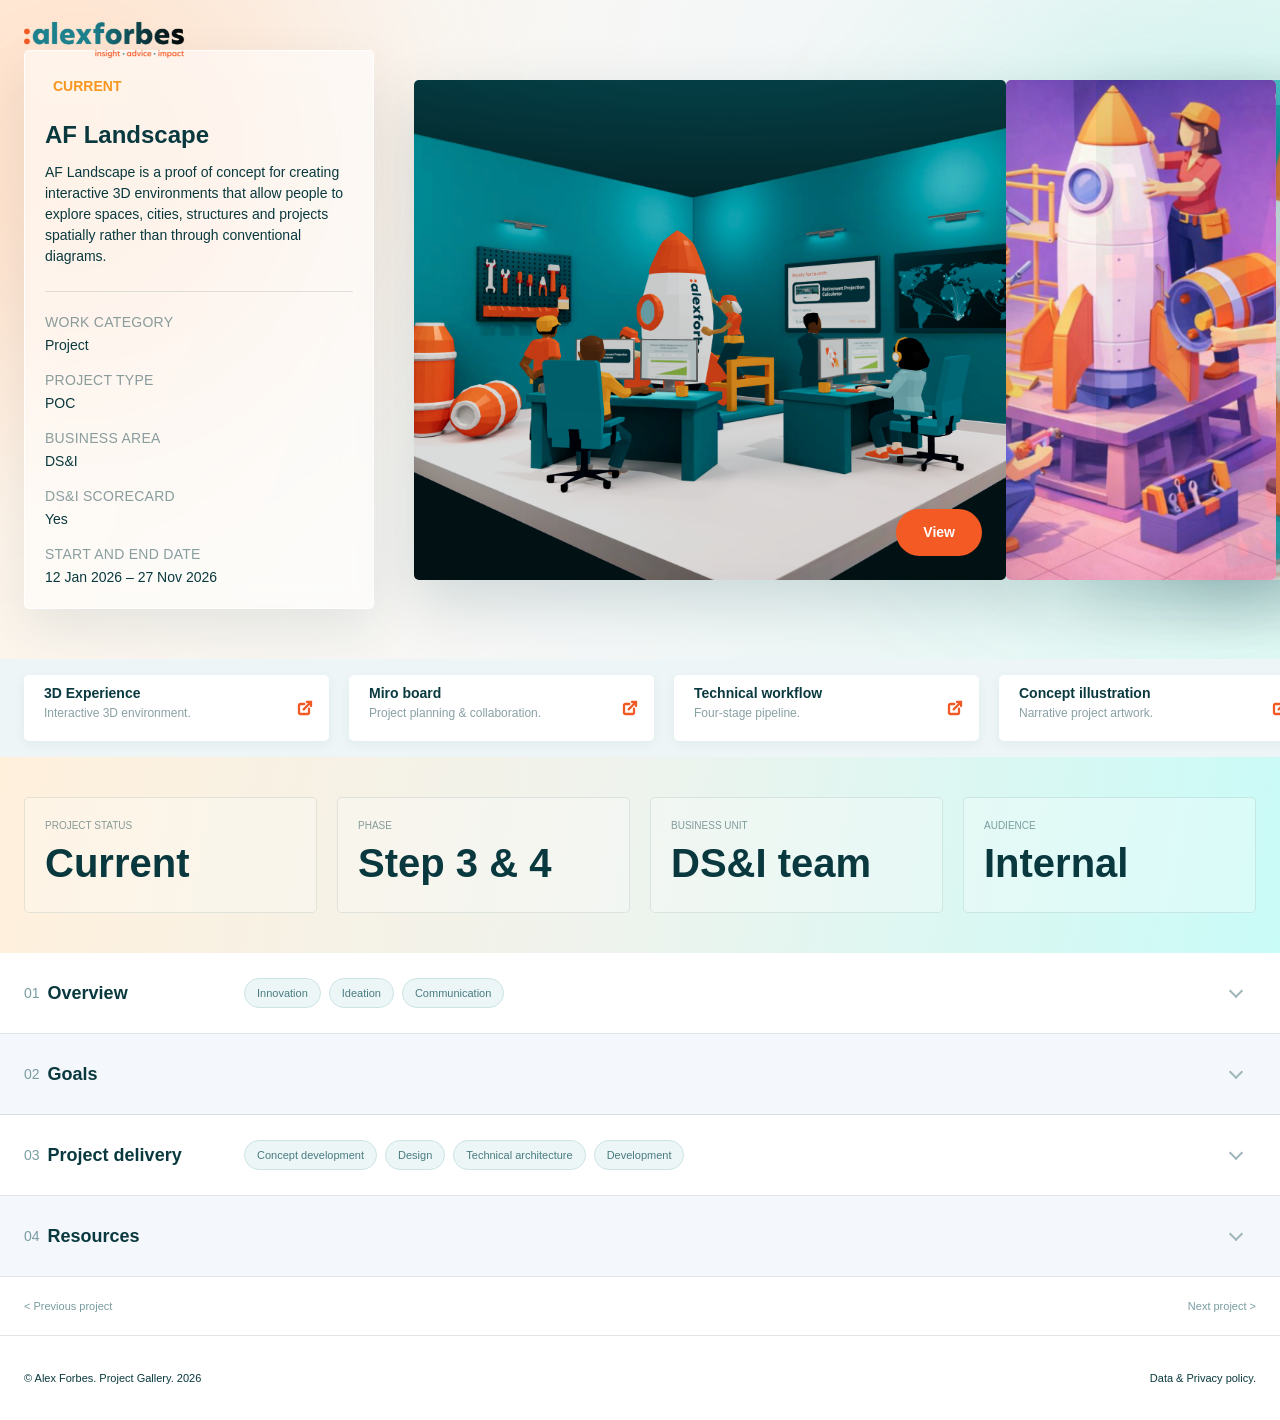
==== commit 12fc6834: "Refresh stylesheet cache keys" ====
--- a/landscape.html
+++ b/landscape.html
@@ -4,7 +4,7 @@
   <meta charset="utf-8">
   <meta name="viewport" content="width=device-width,initial-scale=1">
   <title>AF Landscape — Project details</title>
-  <link rel="stylesheet" href="landscape.css?v=20261026-delivery-heading">
+  <link rel="stylesheet" href="landscape.css?v=20261111-shared-rail">
 </head>
 <body>
   <header class="topbar"><a href="option-7.html" aria-label="Back to project gallery"><img src="assets/exforbes-logo.png" alt="Alexforbes"></a></header>
--- a/landscape.css
+++ b/landscape.css
@@ -209,3 +209,6 @@
 @media(max-width:700px){
   .resource-strip{padding-block:14px}
 }
+
+/* Let the hero gradient continue behind the logo while preserving its position. */
+.topbar{position:absolute;z-index:10;top:0;left:0;right:0;background:transparent}
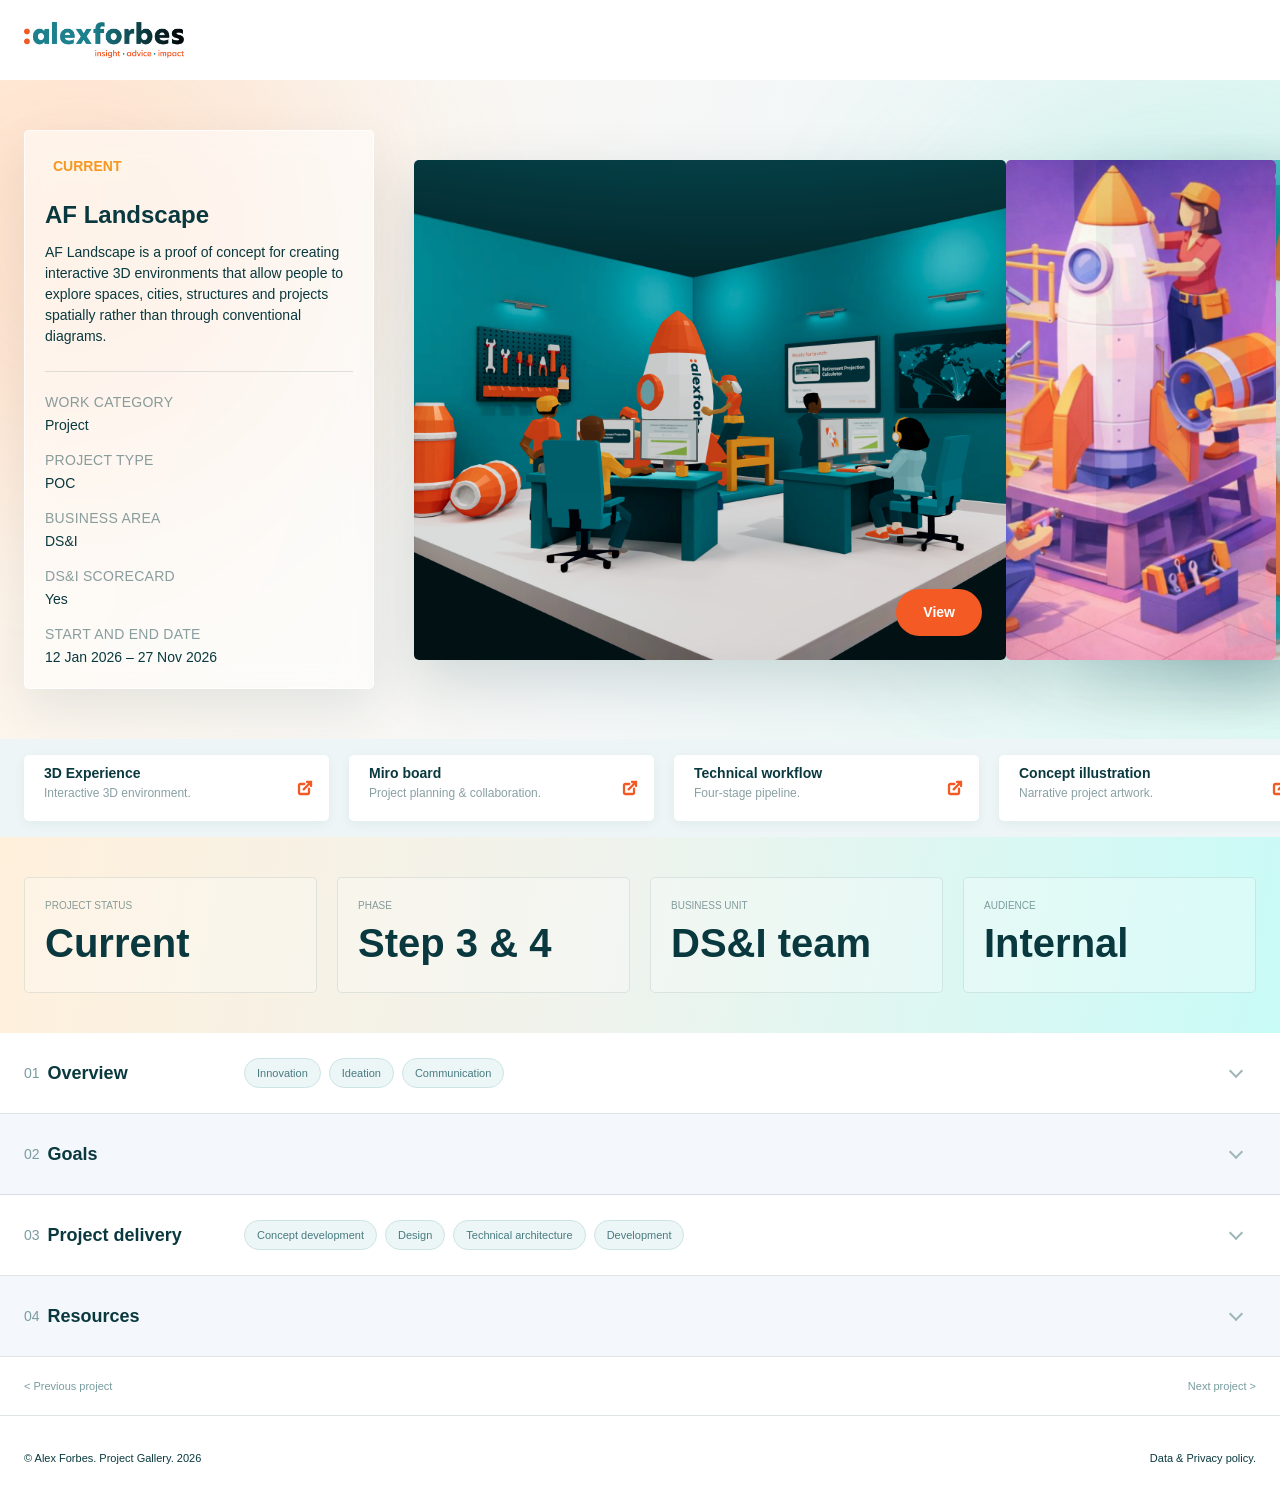
==== commit 7d22c3af: "Revert shared margin and transparent header changes" ====
--- a/landscape.html
+++ b/landscape.html
@@ -4,7 +4,7 @@
   <meta charset="utf-8">
   <meta name="viewport" content="width=device-width,initial-scale=1">
   <title>AF Landscape — Project details</title>
-  <link rel="stylesheet" href="landscape.css?v=20261111-shared-rail">
+  <link rel="stylesheet" href="landscape.css?v=20261026-delivery-heading">
 </head>
 <body>
   <header class="topbar"><a href="option-7.html" aria-label="Back to project gallery"><img src="assets/exforbes-logo.png" alt="Alexforbes"></a></header>
--- a/landscape.css
+++ b/landscape.css
@@ -210,5 +210,3 @@
   .resource-strip{padding-block:14px}
 }
 
-/* Let the hero gradient continue behind the logo while preserving its position. */
-.topbar{position:absolute;z-index:10;top:0;left:0;right:0;background:transparent}
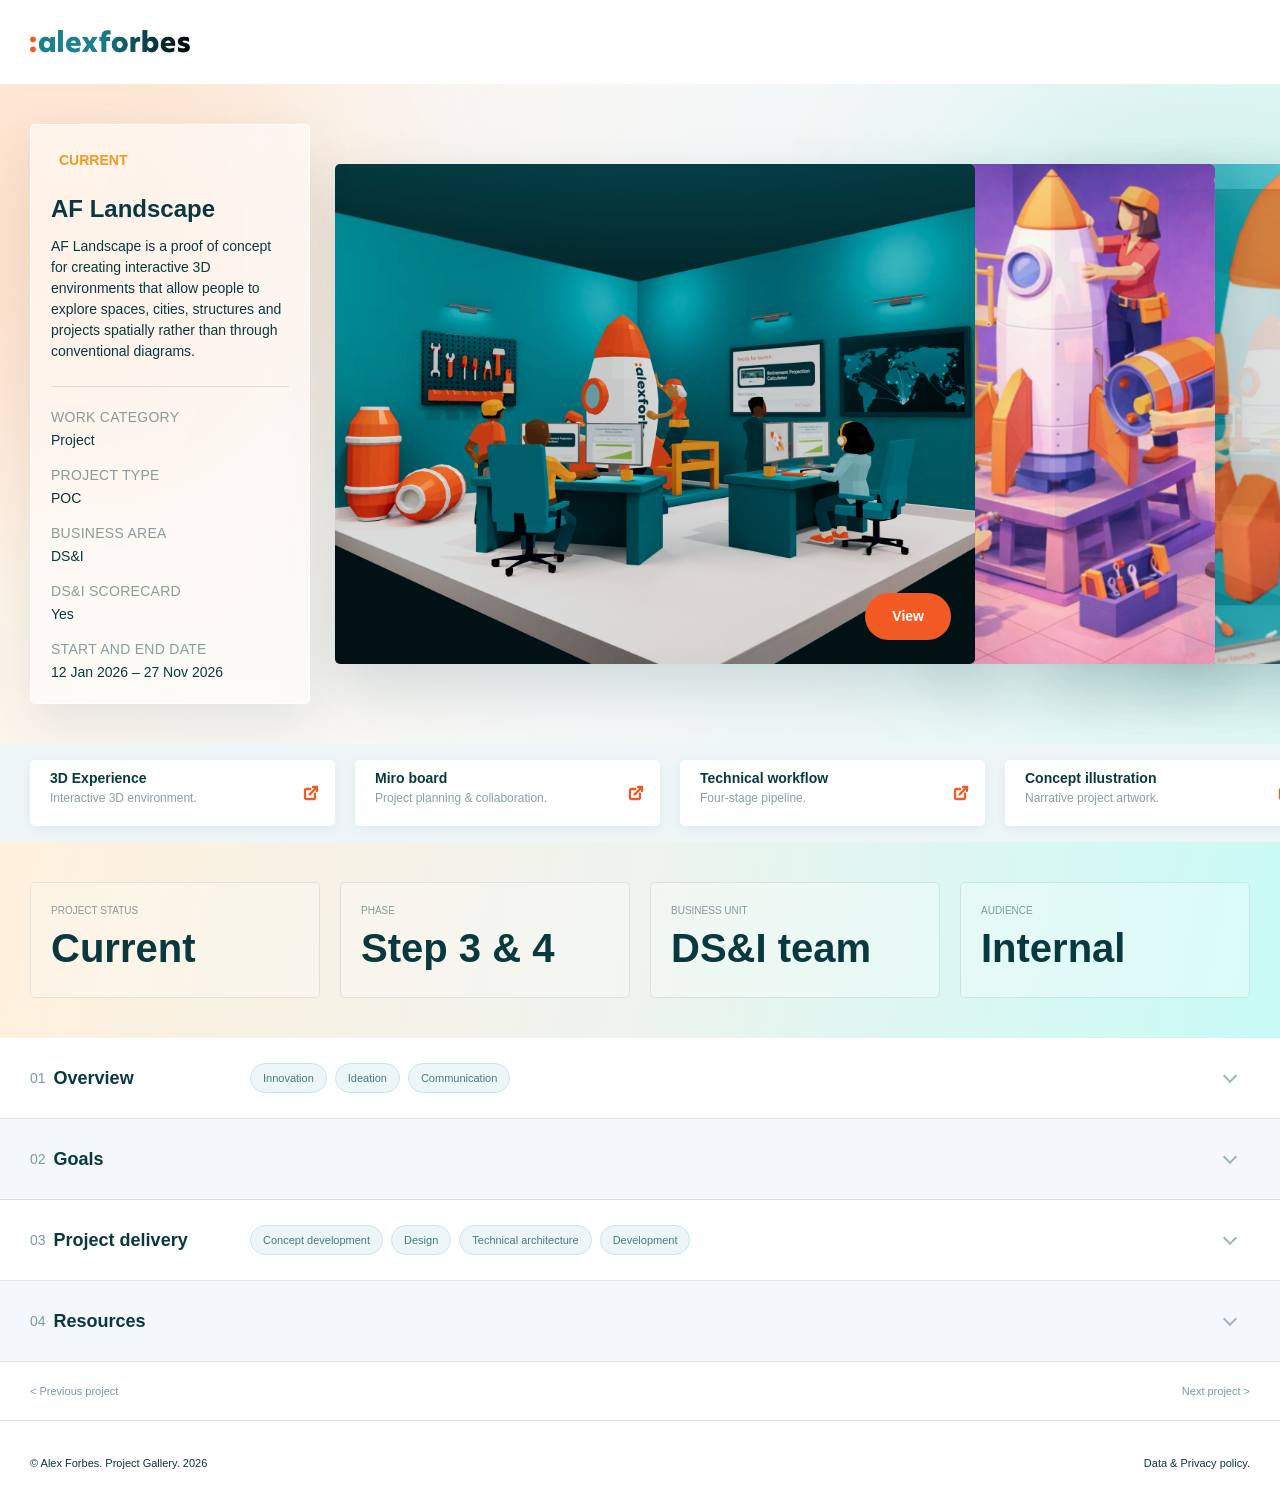
==== commit 3d00bb80: "Align project details with shared page rail" ====
--- a/landscape.html
+++ b/landscape.html
@@ -4,7 +4,7 @@
   <meta charset="utf-8">
   <meta name="viewport" content="width=device-width,initial-scale=1">
   <title>AF Landscape — Project details</title>
-  <link rel="stylesheet" href="landscape.css?v=20261026-delivery-heading">
+  <link rel="stylesheet" href="landscape.css?v=20261111-shared-page-rail">
 </head>
 <body>
   <header class="topbar"><a href="option-7.html" aria-label="Back to project gallery"><img src="assets/exforbes-logo.png" alt="Alexforbes"></a></header>
--- a/landscape.css
+++ b/landscape.css
@@ -210,3 +210,42 @@
   .resource-strip{padding-block:14px}
 }
 
+/* Shared 30px page rail used by the gallery and project index. */
+@media(min-width:701px){
+  :root{--page-gutter:30px}
+  .topbar{
+    height:84px;
+    padding:0 var(--page-gutter);
+  }
+  .topbar a{
+    display:block;
+    width:160px;
+    height:24px;
+    overflow:hidden;
+  }
+  .topbar img{
+    width:160px;
+    height:auto;
+    max-width:none;
+  }
+  .hero-inner{
+    width:100%;
+    max-width:none;
+    grid-template-columns:280px minmax(0,1fr);
+    gap:25px;
+    padding:40px var(--page-gutter);
+  }
+  .project-intro{
+    width:280px;
+    min-height:500px;
+  }
+  .resource-strip,
+  .summary,
+  .chapter,
+  .project-pagination,
+  footer{
+    padding-left:var(--page-gutter);
+    padding-right:var(--page-gutter);
+  }
+}
+
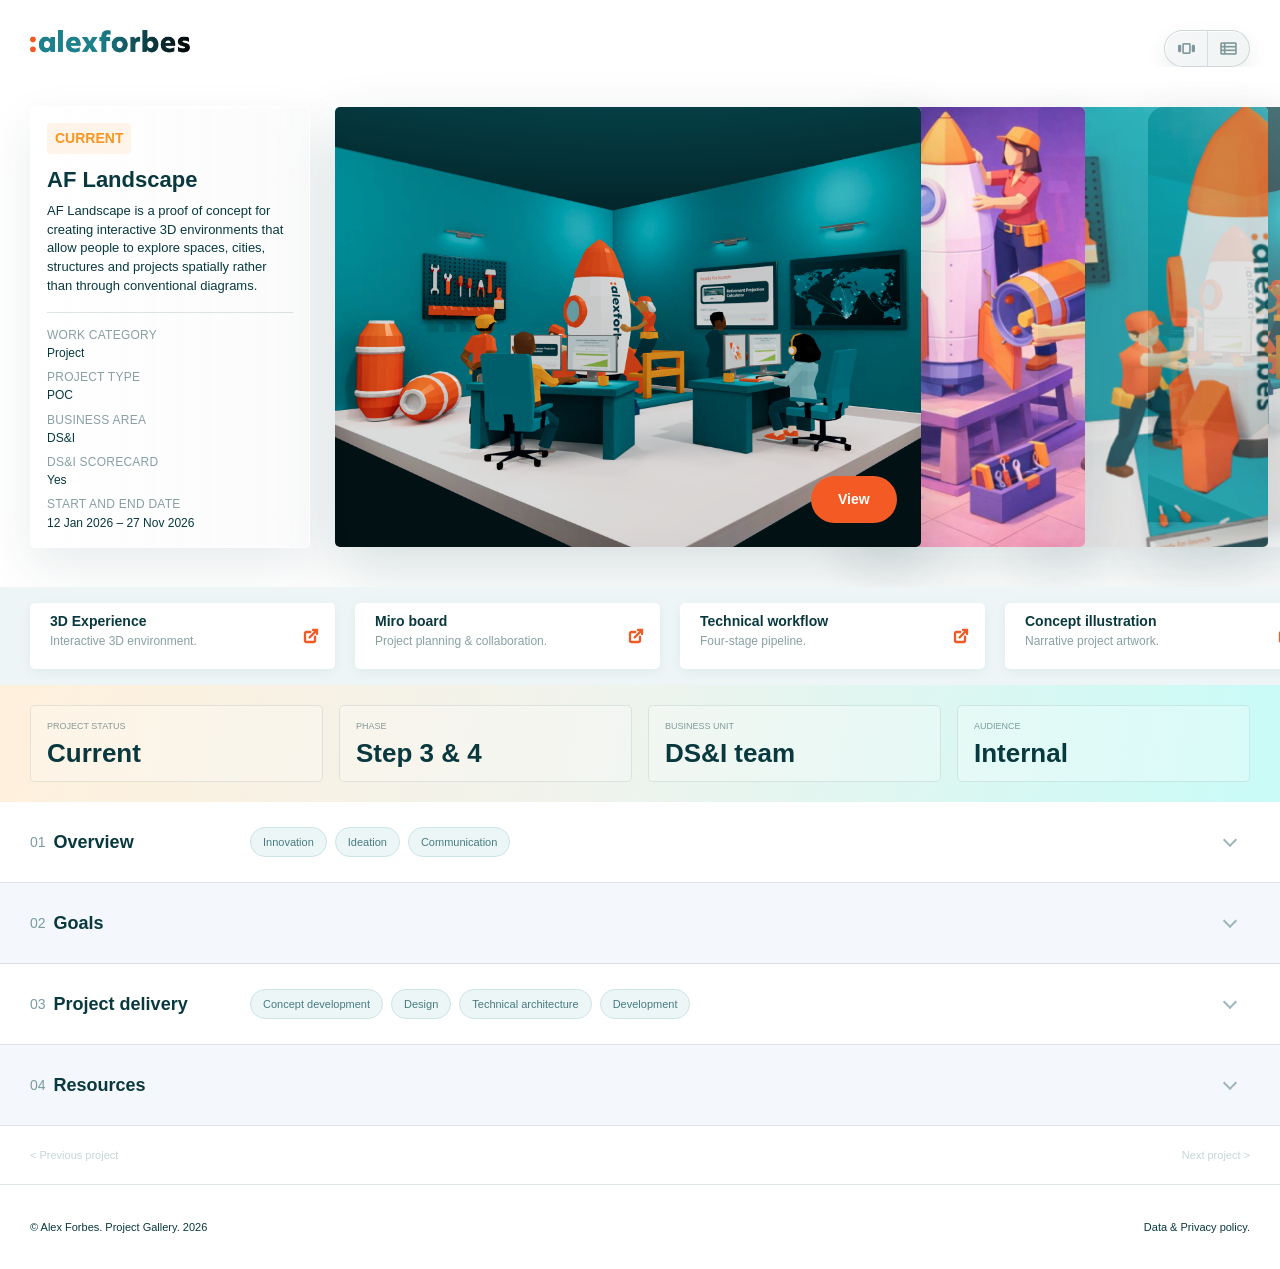
==== commit c35f96b0: "Refine project details interactions and hide resource scrollbar" ====
--- a/landscape.html
+++ b/landscape.html
@@ -4,10 +4,19 @@
   <meta charset="utf-8">
   <meta name="viewport" content="width=device-width,initial-scale=1">
   <title>AF Landscape — Project details</title>
-  <link rel="stylesheet" href="landscape.css?v=20261111-shared-page-rail">
+  <link rel="preconnect" href="https://fonts.googleapis.com">
+  <link rel="preconnect" href="https://fonts.gstatic.com" crossorigin>
+  <link href="https://fonts.googleapis.com/css2?family=Material+Symbols+Rounded:opsz,wght,FILL,GRAD@20..48,400,0,0" rel="stylesheet">
+  <link rel="stylesheet" href="landscape.css?v=20261112-hidden-resource-scrollbar">
 </head>
 <body>
-  <header class="topbar"><a href="option-7.html" aria-label="Back to project gallery"><img src="assets/exforbes-logo.png" alt="Alexforbes"></a></header>
+  <header class="topbar">
+    <a class="topbar-logo" href="option-7.html" aria-label="Back to project gallery"><img src="assets/exforbes-logo.png" alt="Alexforbes"></a>
+    <nav class="view-switch" aria-label="Project display view">
+      <a class="view-switch-option" href="option-7.html" aria-label="Open gallery view" title="Gallery view"><span class="material-symbols-rounded" aria-hidden="true">view_carousel</span><span class="sr-only">Gallery view</span></a>
+      <a class="view-switch-option" href="option-7-index.html" aria-label="Open project index" title="Project index"><span class="material-symbols-rounded" aria-hidden="true">view_list</span><span class="sr-only">Project index</span></a>
+    </nav>
+  </header>
 
   <main>
     <section class="hero">
@@ -34,13 +43,15 @@
           <button class="hero-arrow hero-arrow-next" type="button" aria-label="Next project image">›</button>
         </div>
       </div>
-      <div class="resource-strip" aria-label="Project resources">
-        <a href="#files"><b>3D Experience</b><span>Interactive 3D environment.</span><i>↗</i></a>
-        <a href="#files"><b>Miro board</b><span>Project planning &amp; collaboration.</span><i>↗</i></a>
-        <a href="#workflow"><b>Technical workflow</b><span>Four-stage pipeline.</span><i>↗</i></a>
-        <a href="#files"><b>Concept illustration</b><span>Narrative project artwork.</span><i>↗</i></a>
-        <a href="#files"><b>Environment assets</b><span>3D models and assets.</span><i>↗</i></a>
-        <a href="#files"><b>Environment screenshots</b><span>Views and content-editor.</span><i>↗</i></a>
+      <div class="resource-strip-shell">
+        <div class="resource-strip" aria-label="Project resources">
+          <a href="#files"><b>3D Experience</b><span>Interactive 3D environment.</span><i>↗</i></a>
+          <a href="#files"><b>Miro board</b><span>Project planning &amp; collaboration.</span><i>↗</i></a>
+          <a href="#workflow"><b>Technical workflow</b><span>Four-stage pipeline.</span><i>↗</i></a>
+          <a href="#files"><b>Concept illustration</b><span>Narrative project artwork.</span><i>↗</i></a>
+          <a href="#files"><b>Environment assets</b><span>3D models and assets.</span><i>↗</i></a>
+          <a href="#files"><b>Environment screenshots</b><span>Views and content-editor.</span><i>↗</i></a>
+        </div>
       </div>
       <div class="summary">
         <div><small>Project status</small><strong>Current</strong></div>
@@ -72,8 +83,8 @@
       <header class="chapter-head"><div><small>03</small><h2>Project <br>delivery</h2></div><div class="tags"><span>Concept development</span><span>Design</span><span>Technical architecture</span><span>Development</span></div><button class="fold" aria-label="Toggle section">⌃</button></header>
       <div class="chapter-body">
         <article class="row delivery-row"><div class="row-title"><small>3.1</small><h3>Phases &amp;<br>deliverables</h3></div><div class="phase-list">
-          <details class="complete"><summary><i>✓</i><span>Concept development <b class="pill done">Completed</b></span></summary></details>
-          <details class="complete" open><summary><i>✓</i><span>3D design &amp; asset creation <b class="pill done">Completed</b></span></summary><div class="deliverables"><article><div><span class="eyebrow">3D model</span><h4>Asset creation</h4><span class="pill done">Completed</span><small>12 Jan 2025 – 23 Jan 2025</small></div><p>A low-poly visual language gave the environment a distinctive character while keeping assets lightweight for the web. Environments, characters, lighting, textures and animations were authored in Blender.</p><img src="assets/hero-project-05.png" alt="Reusable 3D characters"></article><article><div><span class="eyebrow">3D model</span><h4>Software delivery team environment</h4><span class="pill done">Completed</span><small>26 Jan 2025 – 30 Jan 2025</small></div><p>A low-poly environment representing a software delivery team, including characters, desks, a central rocket and supporting assets.</p><img src="assets/af-engage.png" alt="Software delivery team environment"></article></div></details>
+          <details class="complete"><summary><i aria-hidden="true"><span class="material-symbols-rounded">check</span></i><span>Concept development <b class="pill done">Completed</b></span></summary></details>
+          <details class="complete" open><summary><i aria-hidden="true"><span class="material-symbols-rounded">check</span></i><span>3D design &amp; asset creation <b class="pill done">Completed</b></span></summary><div class="deliverables"><article><div><span class="eyebrow">3D model</span><h4>Asset creation</h4><span class="pill done">Completed</span><small>12 Jan 2025 – 23 Jan 2025</small></div><p>A low-poly visual language gave the environment a distinctive character while keeping assets lightweight for the web. Environments, characters, lighting, textures and animations were authored in Blender.</p><img src="assets/hero-project-05.png" alt="Reusable 3D characters"></article><article><div><span class="eyebrow">3D model</span><h4>Software delivery team environment</h4><span class="pill done">Completed</span><small>26 Jan 2025 – 30 Jan 2025</small></div><p>A low-poly environment representing a software delivery team, including characters, desks, a central rocket and supporting assets.</p><img src="assets/af-engage.png" alt="Software delivery team environment"></article></div></details>
           <details class="active"><summary><i>3</i><span>Technical architecture <b class="pill current">Current</b></span></summary></details>
           <details class="active"><summary><i>4</i><span>Web development &amp; interaction <b class="pill current">Current</b></span></summary></details>
           <details><summary><i>5</i><span>Content editor development <b class="pill proposed">Proposed</b></span></summary></details>
@@ -93,10 +104,10 @@
     </section>
   </main>
   <nav class="project-pagination" aria-label="Project navigation">
-    <a href="option-5.html" aria-label="Previous project">&lt; Previous project</a>
-    <a href="option-5.html" aria-label="Next project">Next project &gt;</a>
+    <a class="is-disabled" aria-label="Previous project unavailable" aria-disabled="true" tabindex="-1">&lt; Previous project</a>
+    <a class="is-disabled" aria-label="Next project unavailable" aria-disabled="true" tabindex="-1">Next project &gt;</a>
   </nav>
   <footer><span>© Alex Forbes. Project Gallery. 2026</span><span>Data &amp; Privacy policy.</span></footer>
-  <script src="landscape.js?v=20261026-figma-card-refine"></script>
+  <script src="landscape.js?v=20261112-hidden-resource-scrollbar"></script>
 </body>
 </html>
--- a/landscape.css
+++ b/landscape.css
@@ -1,5 +1,5 @@
 :root{--ink:#09393e;--muted:rgba(9,57,62,.48);--line:rgba(9,57,62,.13);--orange:#f45b24;--pale:#f4f7fb;--green:#91bd3f;--max:1280px}
-*{box-sizing:border-box}html{scroll-behavior:smooth}body{margin:0;color:var(--ink);font:14px/1.5 "Helvetica Neue",Arial,sans-serif}img{display:block;max-width:100%}button{font:inherit;color:inherit;cursor:pointer}.topbar{height:72px;display:flex;align-items:center;padding:0 max(24px,calc((100vw - var(--max))/2));background:#fff}.topbar img{width:160px}.hero{position:relative;overflow:hidden;background:linear-gradient(105deg,#fff5e9,#f5f7f7 47%,#dff8f4)}.hero-glow{position:absolute;width:520px;height:520px;border-radius:50%;filter:blur(110px);opacity:.18;animation:drift 24s ease-in-out infinite}.glow-one{left:-180px;top:-100px;background:#ff8b45}.glow-two{right:-160px;top:40px;background:#2ec7b6;animation-delay:-8s}@keyframes drift{35%{transform:translate(22px,-10px) scale(1.02)}70%{transform:translate(7px,18px) scale(.99)}}
+*{box-sizing:border-box}html{scroll-behavior:smooth}body{margin:0;color:var(--ink);font:14px/1.5 "Helvetica Neue",Arial,sans-serif}img{display:block;max-width:100%}button{font:inherit;color:inherit;cursor:pointer}.topbar{height:72px;display:flex;align-items:center;justify-content:space-between;padding:0 max(24px,calc((100vw - var(--max))/2));background:#fff}.topbar img{width:160px}.hero{position:relative;overflow:hidden;background:linear-gradient(105deg,#fff5e9,#f5f7f7 47%,#dff8f4)}.hero-glow{position:absolute;width:520px;height:520px;border-radius:50%;filter:blur(110px);opacity:.18;animation:drift 24s ease-in-out infinite}.glow-one{left:-180px;top:-100px;background:#ff8b45}.glow-two{right:-160px;top:40px;background:#2ec7b6;animation-delay:-8s}@keyframes drift{35%{transform:translate(22px,-10px) scale(1.02)}70%{transform:translate(7px,18px) scale(.99)}}
 .hero-inner{position:relative;z-index:1;min-height:630px;max-width:var(--max);margin:auto;display:grid;grid-template-columns:320px minmax(0,1fr);gap:38px;align-items:center;padding:54px 24px}.glass{padding:30px;border:1px solid rgba(255,255,255,.8);border-radius:14px;background:rgba(255,255,255,.56);box-shadow:0 20px 50px rgba(9,57,62,.09);backdrop-filter:blur(14px)}.status,.pill{display:inline-flex;width:max-content;border-radius:4px;text-transform:uppercase;font-size:10px;font-weight:700}.status{padding:5px 8px;background:#fff4e9;color:#f79721}.project-intro h1{margin:18px 0 12px;font-size:31px;line-height:1.1}.project-intro>p{margin:0 0 24px}.project-meta{display:grid;grid-template-columns:1fr 1fr;gap:16px 22px;margin:0;padding-top:20px;border-top:1px solid var(--line)}.project-meta div:last-child{grid-column:1/-1}.project-meta dt,label,.eyebrow{color:var(--muted);font-size:10px;text-transform:uppercase;letter-spacing:.02em}.project-meta dd{margin:2px 0 0;font-weight:500}.hero-stack{position:relative;height:480px}.hero-card,.peek{position:absolute;overflow:hidden;margin:0;border-radius:13px;background:#fff;box-shadow:0 22px 60px rgba(9,57,62,.16)}.hero-card{z-index:3;left:0;top:12px;width:min(700px,74%);height:455px}.hero-card img{width:100%;height:100%;object-fit:cover}.hero-card button{position:absolute;right:24px;bottom:24px;border:0;border-radius:999px;padding:13px 27px;background:var(--orange);color:#fff;font-weight:700}.peek{top:38px;width:33%;height:405px}.peek img{width:100%;height:100%;object-fit:cover}.peek-a{z-index:2;right:10%}.peek-b{z-index:1;right:-10%}.resource-strip{position:relative;z-index:2;display:flex;gap:14px;overflow:auto;padding:18px max(24px,calc((100vw - var(--max))/2));background:rgba(255,255,255,.82)}.resource-strip a{position:relative;min-width:275px;flex:1;padding:12px 45px 12px 16px;border-radius:7px;background:#fff;color:inherit;text-decoration:none;box-shadow:0 3px 12px rgba(9,57,62,.05)}.resource-strip a b,.resource-strip a span{display:block}.resource-strip a span{color:var(--muted);font-size:12px}.resource-strip i{position:absolute;right:16px;top:15px;color:var(--orange);font-style:normal}.summary{display:grid;grid-template-columns:repeat(4,1fr);gap:12px;padding:16px max(24px,calc((100vw - var(--max))/2));background:#e7f5f3}.summary div{padding:16px 20px;border-radius:6px;background:rgba(255,255,255,.55)}.summary small,.summary strong{display:block}.summary small{color:var(--muted);text-transform:uppercase;font-size:10px}.summary strong{margin-top:8px;font-size:18px}
 .chapter{padding:64px max(24px,calc((100vw - var(--max))/2))}.chapter.tint{background:var(--pale)}.chapter-head{display:grid;grid-template-columns:230px 1fr auto;gap:30px;align-items:end;padding-bottom:28px}.chapter-head small,.row-title small{color:#75a0a3}.chapter-head h2{margin:5px 0 0;font-size:38px;line-height:.98}.tags{display:flex;gap:8px;flex-wrap:wrap}.tags span{padding:6px 10px;border:1px solid var(--line);border-radius:999px;color:#6e999c;font-size:10px}.fold{align-self:start;border:0;background:transparent;color:#78a0a3}.chapter-body{transition:.35s}.collapsed .chapter-body{display:none}.row{display:grid;grid-template-columns:230px minmax(0,1fr);gap:30px;padding:28px 0;border-top:1px solid var(--line)}.row-title h3{margin:5px 0 0;font-size:17px;line-height:1.2}.row p{margin:8px 0;max-width:900px}.people{display:grid;grid-template-columns:repeat(2,minmax(180px,250px));gap:10px}.people>div{display:flex;align-items:center;gap:12px;padding:12px;border:1px solid var(--line);background:#fff}.people span{display:grid;place-items:center;width:30px;height:30px;border-radius:50%;background:#e7f3f3;color:#0c6169;font-size:10px}.people b{font-size:12px}.criteria{margin:8px 0;padding:0;list-style:none}.criteria li{position:relative;padding:5px 0 5px 24px}.criteria li:before{content:"—";position:absolute;left:0;color:#6e999c}.progress-table{display:grid;grid-template-columns:1fr 1fr;border:1px solid var(--line)}.progress-table>*{padding:14px;border-right:1px solid var(--line);border-bottom:1px solid var(--line)}.progress-table b{color:var(--muted);font-size:10px;text-transform:uppercase}.progress-table em{color:var(--muted);font-style:normal;text-transform:uppercase;font-size:11px}.phase-list{display:grid;gap:8px}.phase-list details{border:1px solid var(--line);border-radius:5px;background:#fff}.phase-list summary{display:flex;align-items:center;gap:12px;padding:13px;list-style:none;font-weight:600}.phase-list summary:after{content:"⌄";margin-left:auto}.phase-list details[open] summary:after{content:"⌃"}.phase-list summary i{display:grid;place-items:center;width:22px;height:22px;border-radius:50%;background:#e4f1f1;color:#137079;font-style:normal;font-size:10px}.pill{margin-left:6px;padding:3px 6px;background:#eef1f3;color:#9aa3aa}.pill.done{background:#f0f8e6;color:#83ad35}.pill.current{background:#fff1e7;color:#f47721}.deliverables{padding:0 14px 14px;background:#eaf5f5}.deliverables article{display:grid;grid-template-columns:190px 1fr 235px;gap:20px;align-items:center;margin-top:10px;padding:15px;background:#fff}.deliverables h4{margin:4px 0;font-size:19px;line-height:1.15}.deliverables small{display:block;margin-top:14px;color:var(--muted)}.deliverables img{width:100%;height:120px;object-fit:cover}.timeline{border:1px solid var(--line);padding:16px;background:#fff}.quarters{display:grid;grid-template-columns:190px 95px repeat(4,1fr);margin-top:15px;color:var(--muted);font-size:10px;text-transform:uppercase}.quarters>*{padding:8px;border-bottom:1px solid var(--line)}.timeline-row{position:relative;display:grid;grid-template-columns:190px 95px 1fr;align-items:center;min-height:34px;border-bottom:1px solid rgba(9,57,62,.06);font-size:11px}.timeline-row>i{position:absolute;left:calc(285px + var(--from));bottom:5px;width:var(--size);height:6px;border-radius:9px;background:#82bd3e}.timeline-row>i.orange{background:#f15a24}.timeline-row>i.grey{background:#b7c3c7}table{width:100%;border-collapse:collapse;background:#fff}th,td{padding:10px 14px;border:1px solid var(--line);text-align:left}th{color:var(--muted);font-size:10px;text-transform:uppercase}.workflow>div{display:grid;grid-template-columns:repeat(4,1fr);gap:10px;margin-top:14px}.workflow article{min-height:150px;padding:16px;border:1px solid var(--line);background:#fff}.workflow article:last-child{border-color:#ffb28f}.workflow h4{margin:16px 0 5px}.workflow p{color:var(--muted);font-size:12px}.file-grid{display:grid;grid-template-columns:repeat(3,1fr);gap:14px;margin-top:14px}.file-grid a{display:flex;flex-direction:column;min-height:260px;padding-bottom:14px;background:#fff;box-shadow:0 3px 12px rgba(9,57,62,.06)}.file-grid img{width:100%;height:132px;object-fit:cover}.file-grid b,.file-grid span,.file-grid i{margin:10px 14px 0}.file-grid span{color:var(--muted);font-size:12px}.file-grid i{margin-top:auto;color:var(--orange);font-style:normal;font-size:11px}footer{height:84px;display:flex;justify-content:space-between;align-items:center;padding:0 max(24px,calc((100vw - var(--max))/2));font-size:11px}
 @media(max-width:700px){.topbar{height:72px;padding:20px}.topbar img{width:145px}.hero-inner{min-height:auto;display:flex;flex-direction:column-reverse;gap:18px;padding:16px 20px 20px}.hero-stack{width:100%;height:254px}.hero-card{inset:0;width:100%;height:254px;border-radius:10px}.hero-card button{right:16px;bottom:16px;padding:10px 20px}.peek{display:none}.glass{width:100%;padding:20px;border-radius:10px}.project-intro h1{font-size:24px}.project-meta{grid-template-columns:1fr}.project-meta div:last-child{grid-column:auto}.resource-strip{padding:16px 20px}.resource-strip a{min-width:305px}.summary{grid-template-columns:1fr 1fr;padding:12px 20px}.summary strong{font-size:14px}.chapter{padding:38px 20px}.chapter-head{grid-template-columns:1fr auto;gap:14px}.chapter-head .tags{grid-column:1/-1;grid-row:2}.chapter-head h2{font-size:26px}.row{grid-template-columns:1fr;gap:16px;padding:24px 0}.row-title br{display:none}.row-title h3{font-size:18px}.people{grid-template-columns:1fr}.progress-table{grid-template-columns:1fr}.progress-table>*{border-right:0}.progress-table b:nth-child(2){display:none}.deliverables article{grid-template-columns:1fr}.deliverables img{height:180px}.quarters{grid-template-columns:1fr repeat(4,1fr)}.quarters b:nth-child(2){display:none}.timeline-row{grid-template-columns:1fr auto;padding:8px 0 18px}.timeline-row>i{left:var(--from);bottom:5px}.workflow>div{grid-template-columns:1fr 1fr}.file-grid{grid-template-columns:1fr 1fr}.file-grid a{min-height:230px}.file-grid img{height:105px}table{font-size:11px}th,td{padding:8px}footer{height:92px;align-items:flex-start;padding-top:28px}.chapter.tint{background:#f6f8fb}}
@@ -20,7 +20,6 @@
   .peek-b{left:min(720px,calc(100% - 160px));right:auto;z-index:1;opacity:.82}
   .peek-c{left:min(830px,calc(100% - 70px));right:auto;z-index:0;opacity:.72;border-radius:16px}
 }
-.deck-card{will-change:transform,opacity}
 .deck-card.peek{cursor:pointer}
 .deck-card.peek:hover{filter:brightness(1.04)}
 .deck-card button{display:none}
@@ -31,10 +30,12 @@
 .status{font-size:14px}
 .hero-arrow{display:none}
 .hero-card>img{transition:opacity .28s ease}
+.deck-card>img[src$="hero-project-06.png"]{transform:scale(1.16);transform-origin:center}
 .hero-card>img.is-changing{opacity:.35}
 .project-pagination{display:flex;justify-content:space-between;align-items:center;min-height:60px;padding:18px max(24px,calc((100% - 1280px)/2));border-top:1px solid var(--line);border-bottom:1px solid var(--line);background:#fff}
 .project-pagination a{display:inline-flex;align-items:center;color:#789ca0;font-size:11px;font-weight:400;text-decoration:none}
 .project-pagination a:hover{color:#09393e}
+.project-pagination a.is-disabled{color:rgba(120,156,160,.42);cursor:not-allowed;pointer-events:none}
 .resource-strip{display:flex;max-height:none;overflow-x:auto;overflow-y:hidden;gap:20px;padding-block:40px;background:#edf5f6}
 .resource-strip a{min-width:305px;min-height:66px;flex:0 0 305px;border:0;border-radius:20px;padding:10px 45px 10px 20px}
 .summary{display:flex;gap:20px;overflow-x:auto;padding-block:40px;background:linear-gradient(100deg,#fff0dc,#eff3ed 48%,#c9fbf7)}
@@ -76,9 +77,12 @@
   .project-pagination{padding:24px 20px}
   footer{background:linear-gradient(100deg,#fff0dc,#eff3ed 48%,#c9fbf7)}
 }
-
 /* Figma fidelity refinements */
-.resource-strip{display:grid;grid-template-columns:repeat(2,minmax(260px,1fr));gap:10px;max-height:172px;overflow-x:hidden;overflow-y:auto;overscroll-behavior:contain;padding-block:16px;scrollbar-color:rgba(9,57,62,.25) transparent}
+.resource-strip{display:grid;grid-template-columns:repeat(2,minmax(260px,1fr));gap:10px;max-height:172px;overflow-x:hidden;overflow-y:auto;overscroll-behavior:contain;padding-block:16px;scrollbar-width:thin;scrollbar-color:rgba(9,57,62,.22) transparent}
+.resource-strip::-webkit-scrollbar{width:4px;height:4px}
+.resource-strip::-webkit-scrollbar-track{margin-inline:30vw;background:transparent}
+.resource-strip::-webkit-scrollbar-thumb{border-radius:999px;background:rgba(9,57,62,.22)}
+@media(max-width:700px){.resource-strip::-webkit-scrollbar-track{margin-inline:22vw}}
 .resource-strip a{min-width:0;min-height:66px;border:1px solid rgba(9,57,62,.06)}
 .resource-strip i{width:16px;height:16px;background:url("assets/external-link.svg") center/contain no-repeat;color:transparent;font-size:0}
 .tags span{border-color:#cce4e5;background:#edf6f6;color:#487b80}
@@ -101,6 +105,7 @@
 .phase-list summary>span{display:flex;align-items:center;min-width:0}
 .phase-list summary>i{position:absolute;z-index:2;left:-52px;top:7px;width:36px;height:36px;border:1px solid #cfe1e3;background:#fff;color:#9cb3b6}
 .phase-list details.complete summary>i{border-color:#073f45;background:#073f45;color:#fff;font-size:16px}
+.phase-list details.complete summary>i .material-symbols-rounded{display:block;font-size:17px;font-variation-settings:"OPSZ" 20,"wght" 400,"FILL" 0,"GRAD" 0;line-height:1}
 .phase-list details.active summary>i{border-color:#fb5724;background:#fb5724;color:#fff}
 .deliverables{padding:2px 14px 14px;background:#eaf5f5}
 .deliverables article{border:1px solid #d9e9e9;border-radius:5px}
@@ -217,7 +222,7 @@
     height:84px;
     padding:0 var(--page-gutter);
   }
-  .topbar a{
+  .topbar-logo{
     display:block;
     width:160px;
     height:24px;
@@ -249,3 +254,98 @@
   }
 }
 
+/* Gallery / project-index toggle, matched to Figma 1183:456. */
+.material-symbols-rounded{font-family:"Material Symbols Rounded";font-weight:normal;font-style:normal;font-size:24px;line-height:1;letter-spacing:normal;text-transform:none;display:inline-block;white-space:nowrap;word-wrap:normal;direction:ltr;-webkit-font-feature-settings:"liga";font-feature-settings:"liga";-webkit-font-smoothing:antialiased}
+.sr-only{position:absolute;width:1px;height:1px;padding:0;margin:-1px;overflow:hidden;clip:rect(0,0,0,0);white-space:nowrap;border:0}
+.view-switch{display:flex;align-items:center;width:86px;height:37px;border:1px solid rgba(9,57,62,.16);border-radius:999px;background:linear-gradient(135deg,rgba(244,245,247,.88),rgba(234,240,238,.68));box-shadow:inset 1px 1px 0 rgba(255,255,255,.9),0 8px 20px rgba(9,57,62,.08);backdrop-filter:blur(4px) saturate(132%);-webkit-backdrop-filter:blur(4px) saturate(132%);overflow:hidden}
+.view-switch-option{display:flex;flex:1 1 50%;align-items:center;justify-content:center;min-width:0;height:35px;padding:0;color:rgba(9,57,62,.5);text-decoration:none;transition:background 220ms ease,color 220ms ease}
+.view-switch-option:first-child{border-radius:999px 0 0 999px}.view-switch-option:last-child{border-left:1px solid rgba(9,57,62,.12);border-radius:0 999px 999px 0}
+.view-switch-option:hover,.view-switch-option:focus-visible{background:rgba(255,255,255,.56);color:var(--orange);outline:0}
+.view-switch-option .material-symbols-rounded{flex:0 0 auto;font-size:21px}
+@media(max-width:700px){.view-switch{width:78px;height:36px}.view-switch-option{height:34px}.view-switch-option .material-symbols-rounded{font-size:20px}}
+
+/* Compact white project banner and summary proportions. */
+.hero{background:#fff}
+.hero-glow{display:none}
+@media(min-width:701px){
+  .hero-inner{
+    min-height:520px;
+    padding-top:28px;
+    padding-bottom:28px;
+  }
+  .project-intro{
+    min-height:0;
+    padding:16px;
+  }
+  .project-intro h1{margin:12px 0 8px;font-size:22px}
+  .project-intro>p{margin-bottom:16px;font-size:13px;line-height:1.45}
+  .project-meta{gap:8px;padding-top:14px}
+  .project-meta dt,.project-meta dd{font-size:12px;line-height:1.35}
+  .hero-stack{height:440px}
+  .hero-card{
+    top:0;
+    width:64%;
+    min-width:560px;
+    max-width:none;
+    height:440px;
+  }
+  .peek{top:0;width:24%;min-width:230px;max-width:320px;height:440px}
+  .peek-a{left:auto;right:18%}
+  .peek-b{left:auto;right:-2%}
+  .peek-c{left:auto;right:-14%}
+  .summary{
+    gap:16px;
+    padding-top:20px;
+    padding-bottom:20px;
+  }
+  .summary div{
+    min-height:76px;
+    padding:14px 16px;
+  }
+  .summary small{font-size:9px}
+  .summary strong{margin-top:5px;font-size:26px;line-height:1.1}
+}
+@media(max-width:700px){
+  .summary{padding-top:14px;padding-bottom:14px}
+  .summary div{min-height:84px;padding:14px}
+  .summary strong{margin-top:5px;font-size:20px}
+}
+
+/* Let the banner own the vertical spacing beneath the logo. */
+@media(min-width:701px){
+  .topbar{
+    height:67px;
+    align-items:flex-start;
+    padding-top:30px;
+    padding-bottom:0;
+  }
+  .hero-inner{
+    padding-top:30px;
+    padding-bottom:30px;
+  }
+}
+
+/* Figma 912:9120 — outgoing banner card settles behind the glass context card. */
+@media(min-width:701px){
+  .project-intro{
+    background:linear-gradient(90deg,rgba(255,255,255,.38),rgba(243,244,246,.34));
+    backdrop-filter:blur(12px);
+    -webkit-backdrop-filter:blur(12px);
+  }
+  .peek-behind{
+    left:-360px;
+    right:auto;
+    z-index:0;
+    width:230px;
+    height:440px;
+    opacity:.24;
+    pointer-events:none;
+  }
+}
+
+/* Preserve horizontal resource scrolling without exposing a browser scrollbar. */
+.resource-strip-shell{position:relative;background:#edf5f6}
+.resource-strip{display:flex;grid-template-columns:none;overflow-x:auto;overflow-y:hidden;scrollbar-width:none;-ms-overflow-style:none}
+.resource-strip::-webkit-scrollbar{display:none;width:0;height:0}
+.resource-strip a{width:auto;min-width:305px;max-width:none;flex:0 0 305px}
+@media(max-width:700px){.resource-strip a{min-width:293px;flex-basis:293px}}
